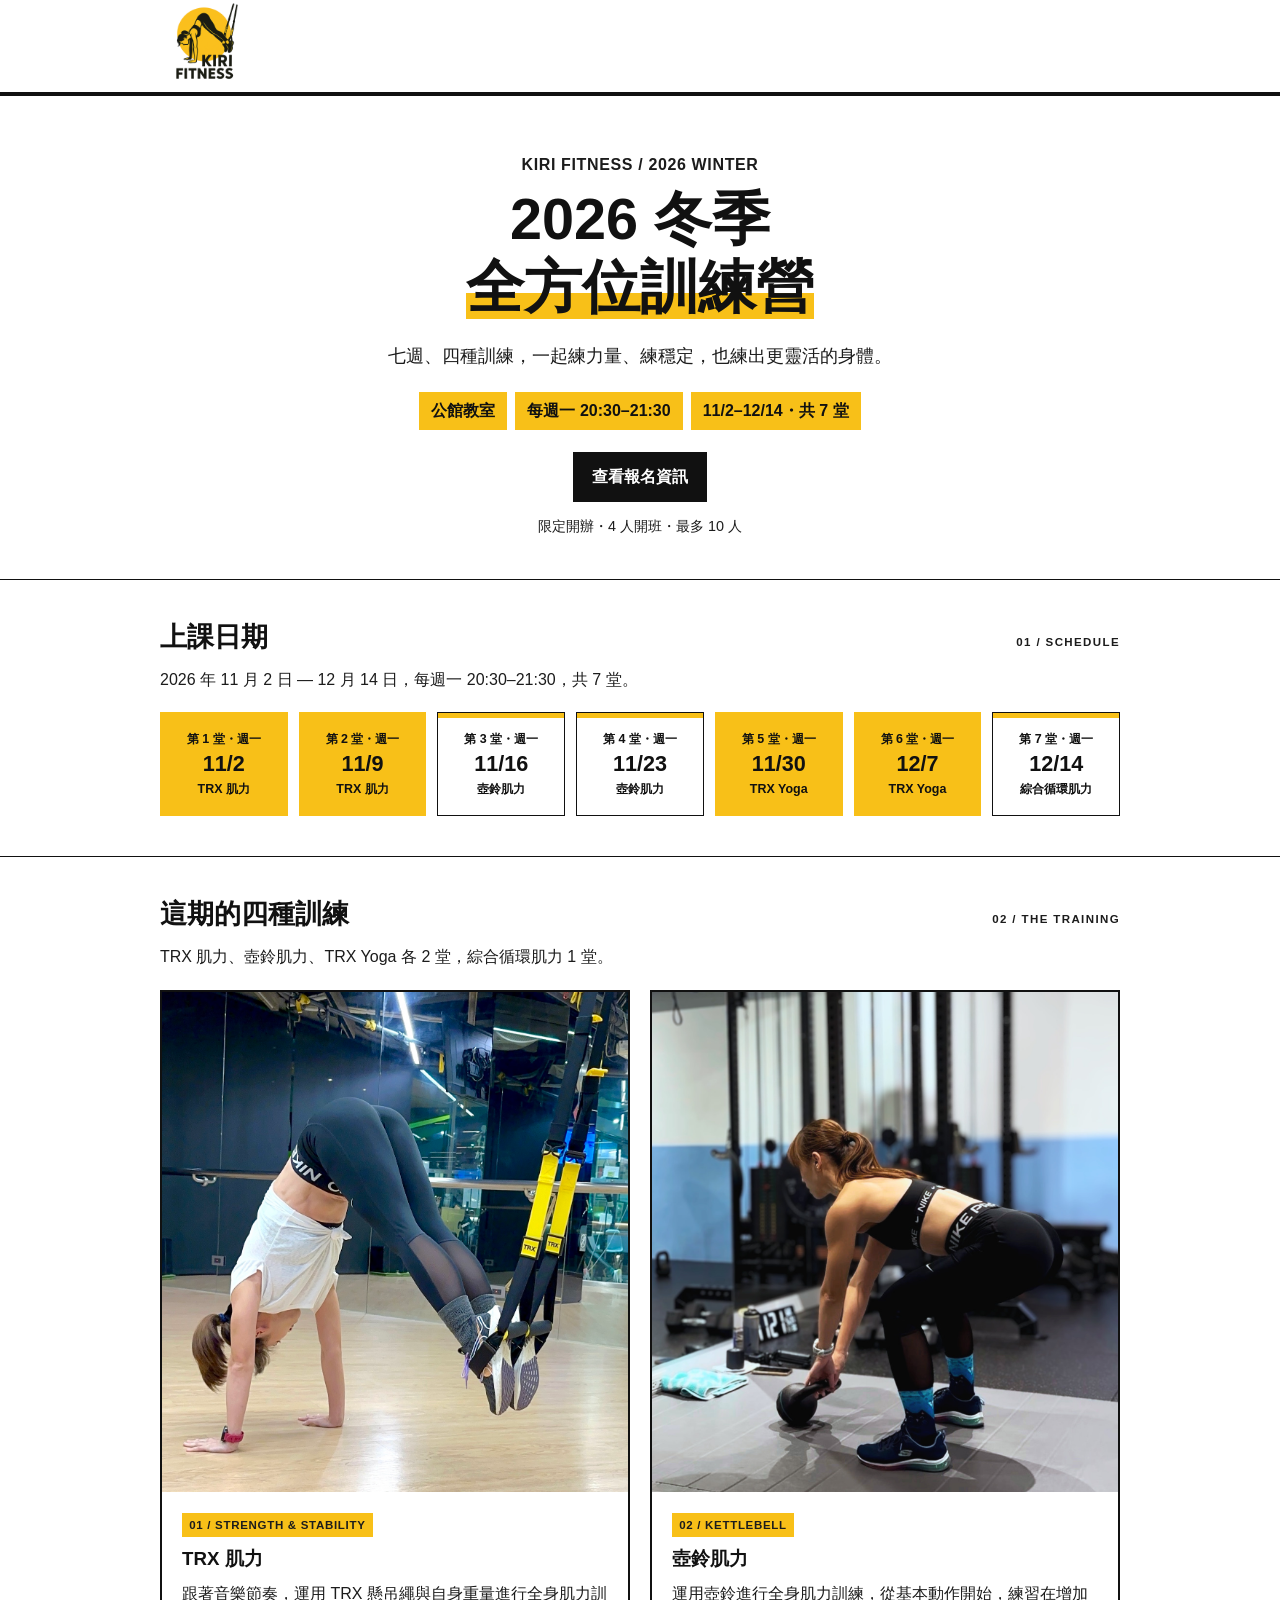
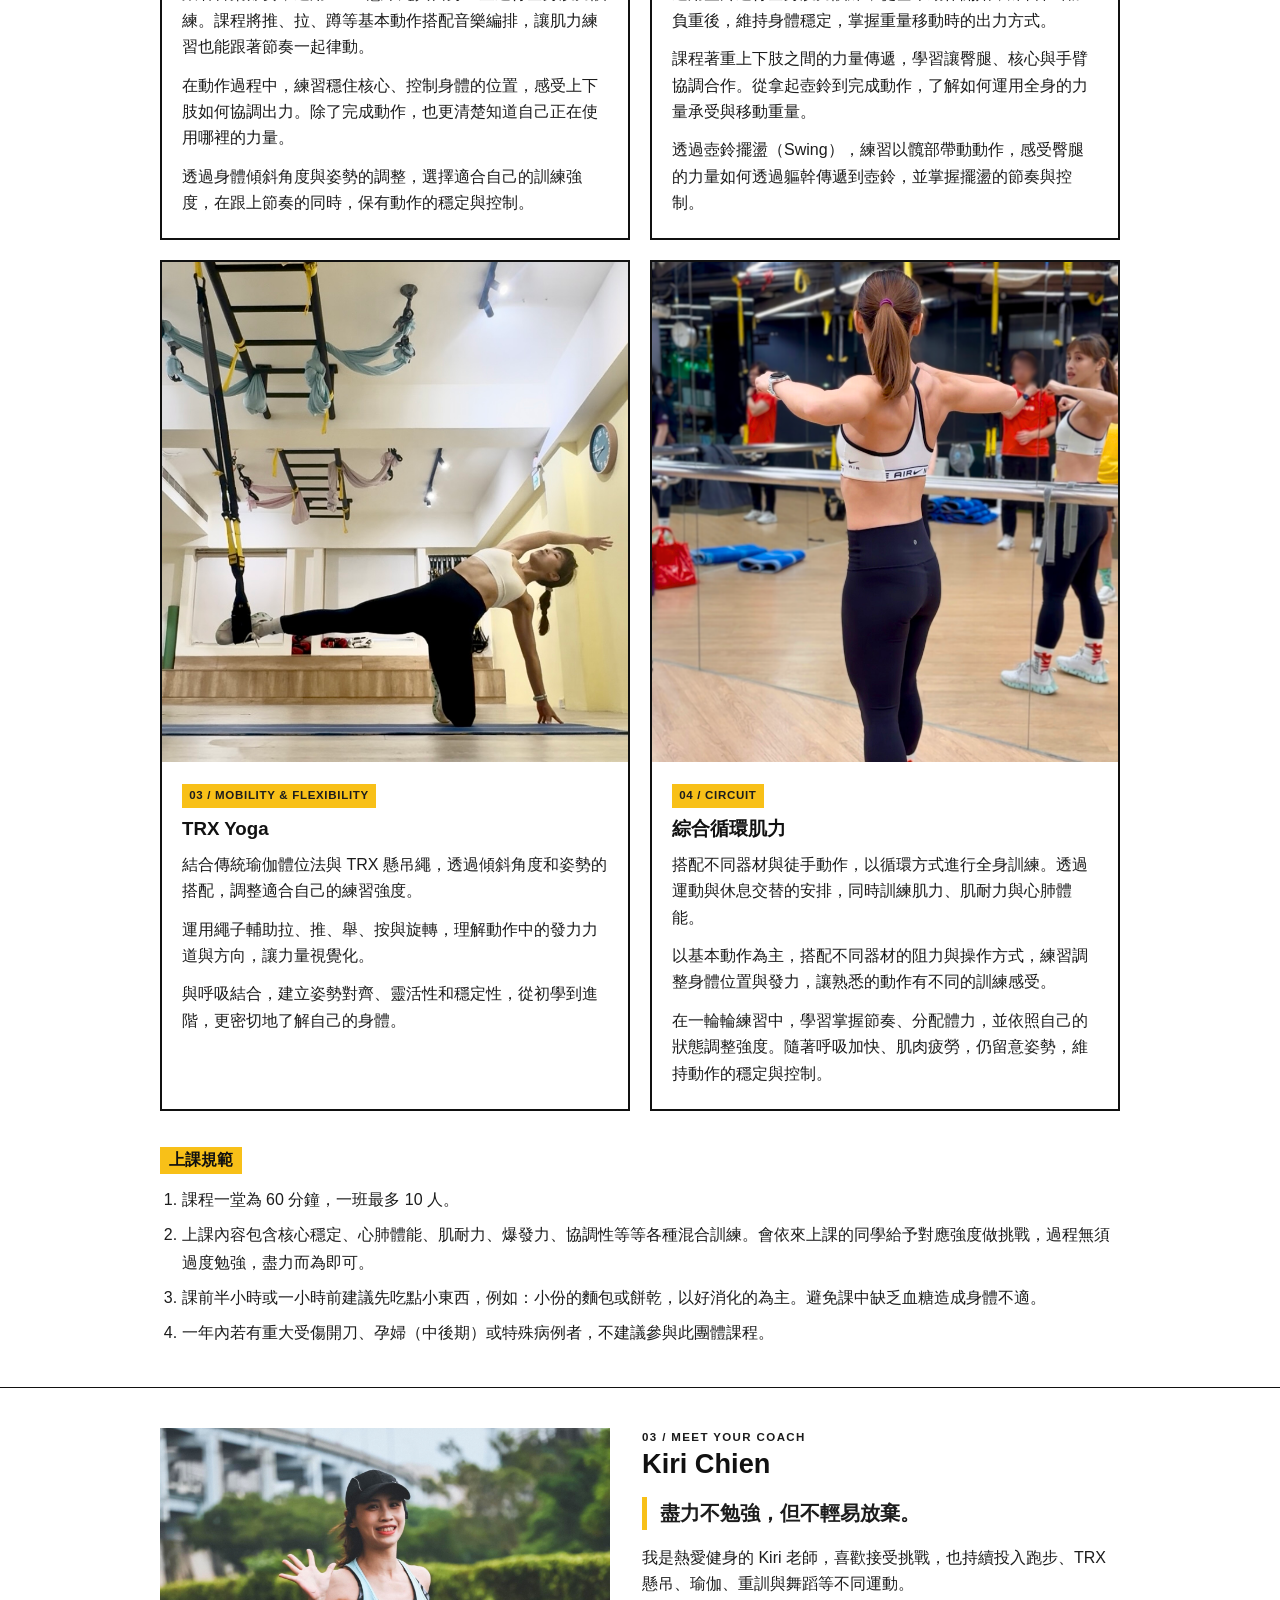
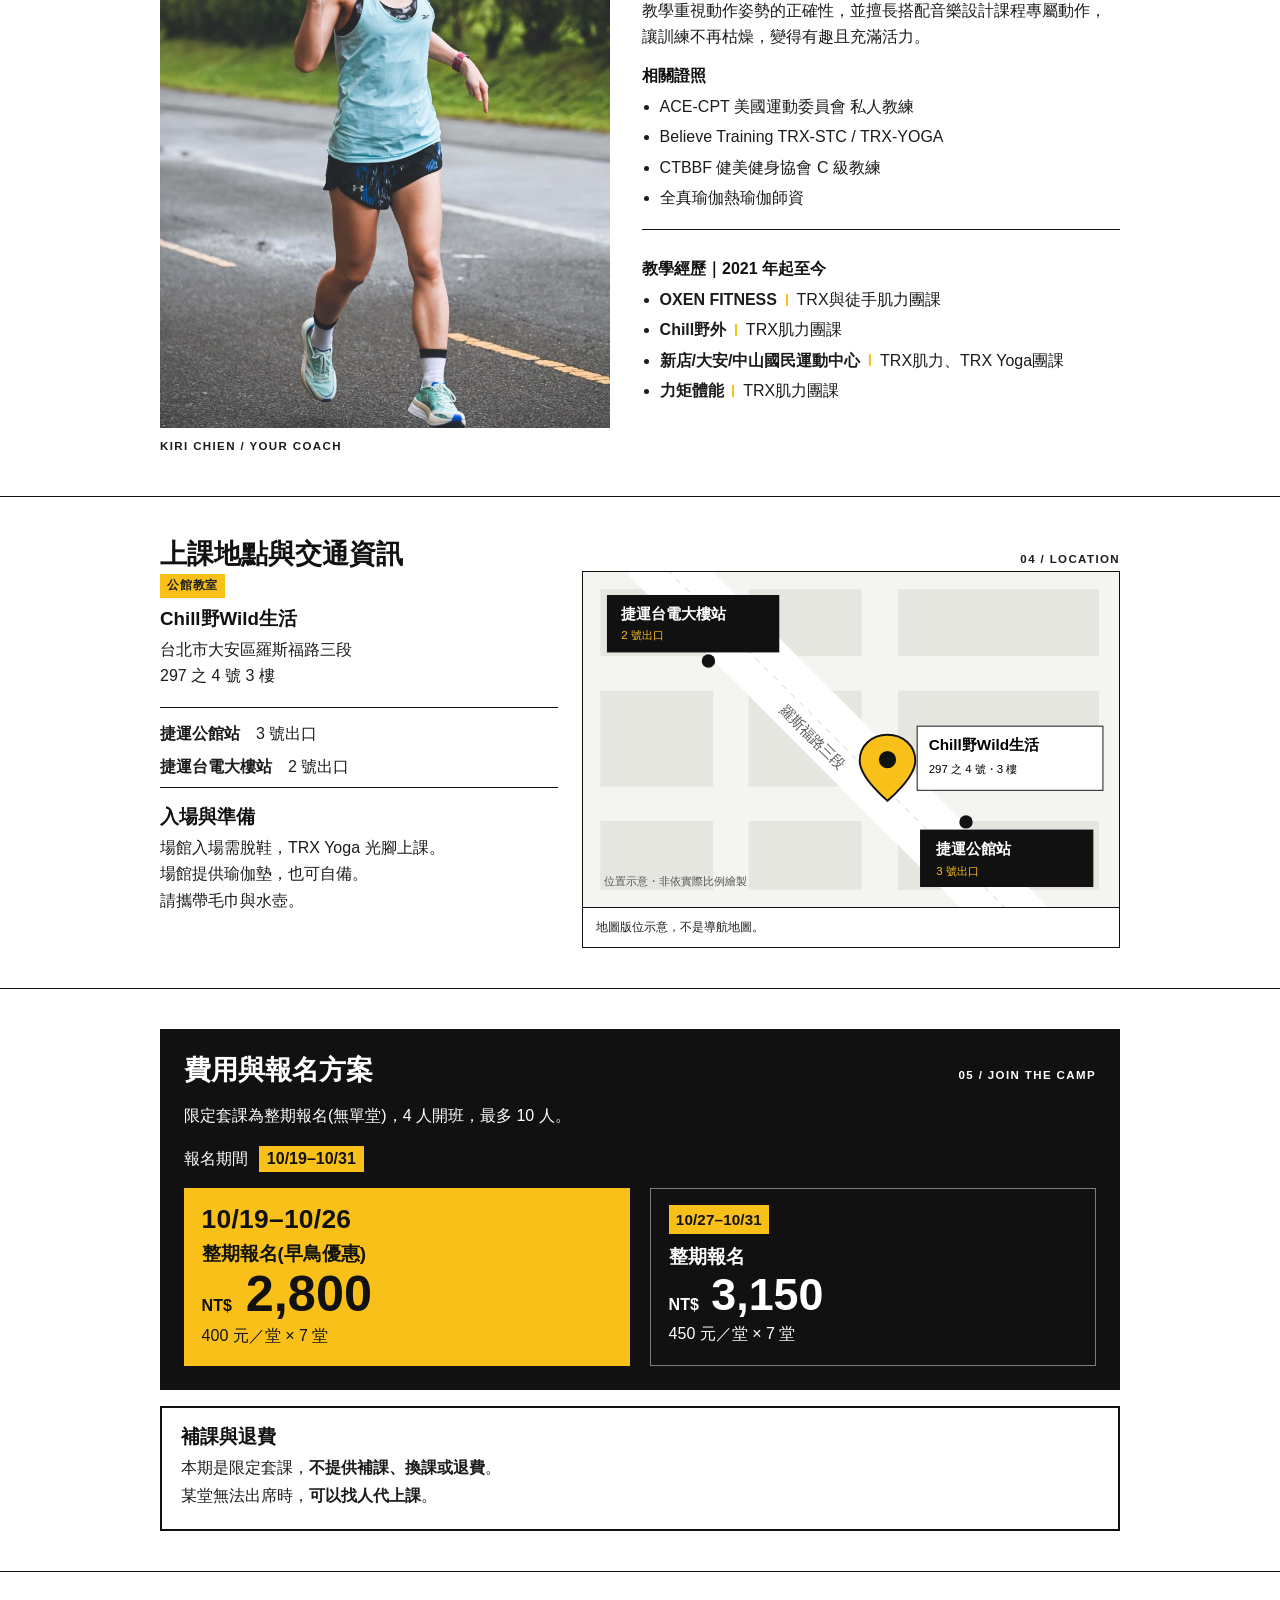
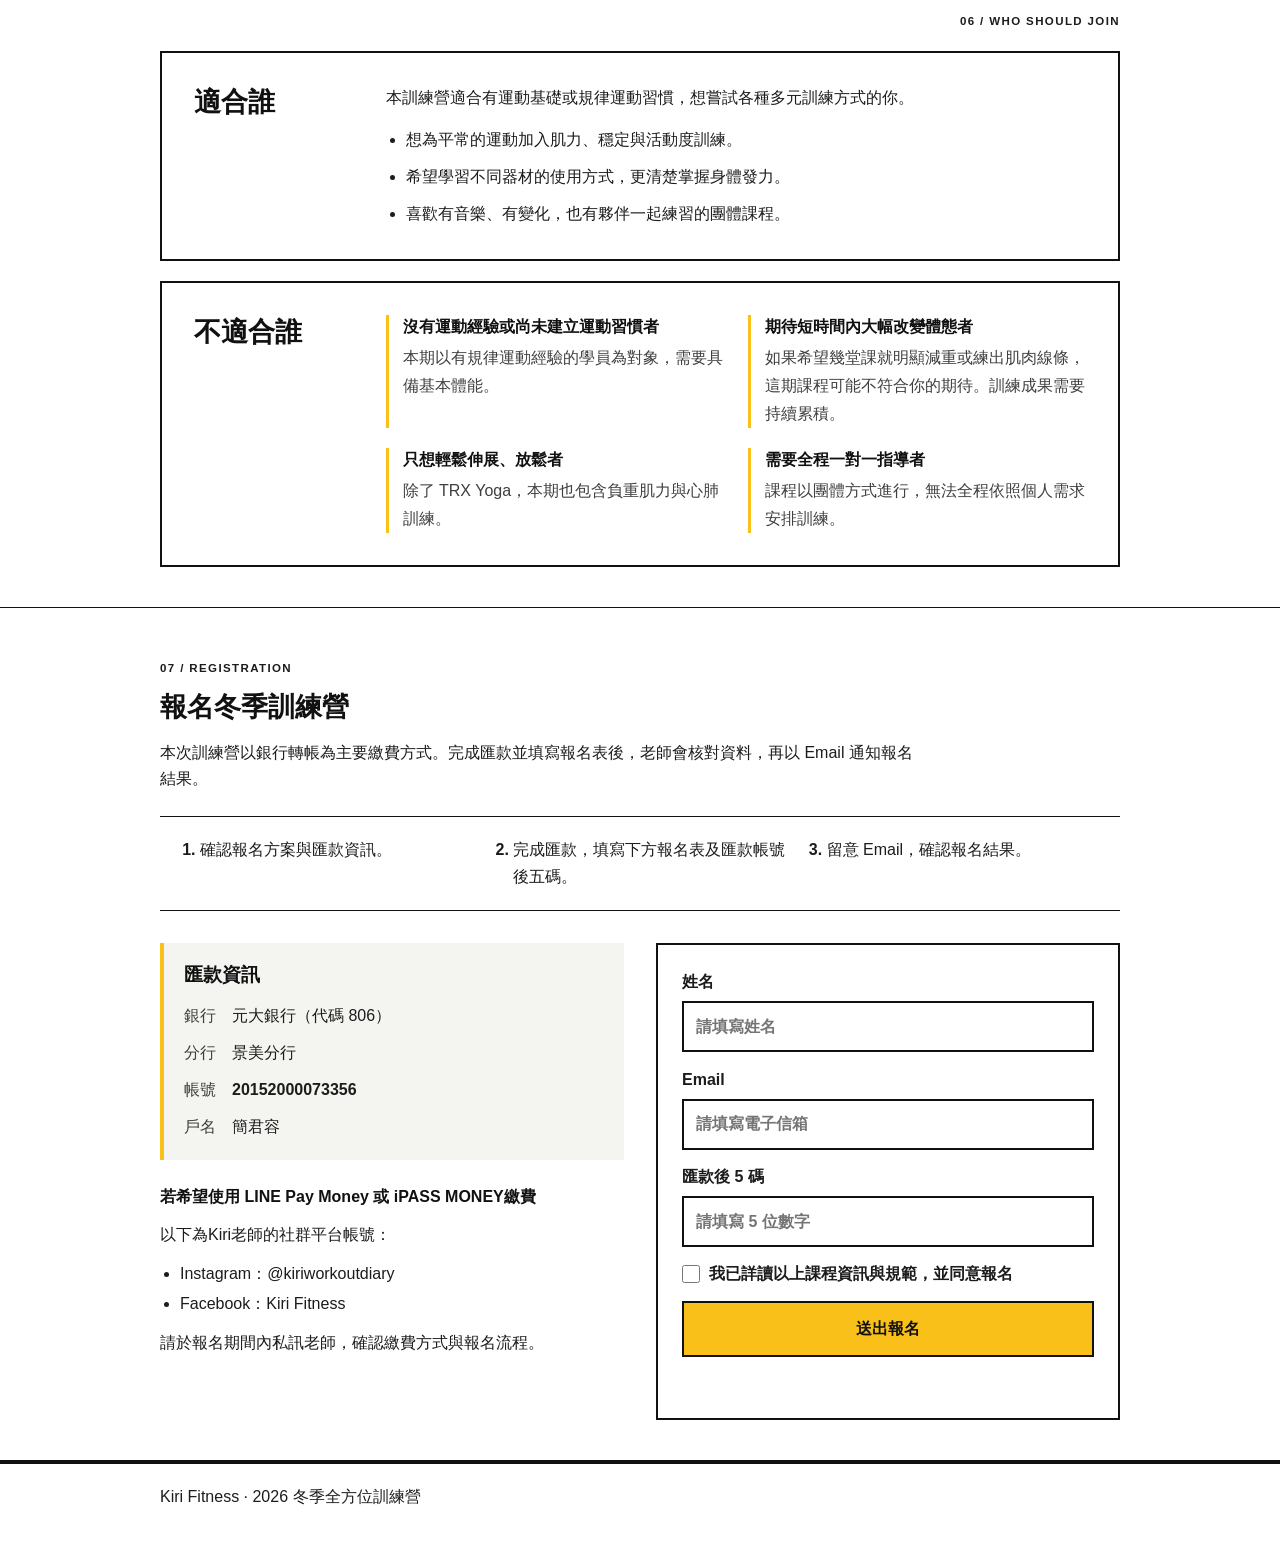
==== index.html @ f006daf5 "更新報名繳費方式與匯款資訊" ====
<!DOCTYPE html>
<html lang="zh-Hant">
  <head>
    <meta charset="utf-8" />
    <meta name="viewport" content="width=device-width, initial-scale=1" />
    <title>2026 冬季全方位訓練營｜Kiri Fitness</title>
    <link rel="stylesheet" href="css/camp.css" />
  </head>
  <body>
    <header class="site-header">
      <div class="wrap">
        <img class="logo" src="KiriFitnessLogo_20250401(whitebg).png" alt="Kiri Fitness" />
      </div>
    </header>

    <main>
      <section class="hero">
        <div class="wrap hero-grid">
          <p class="kicker">KIRI FITNESS / 2026 WINTER</p>
          <h1>2026 冬季<br /><em>全方位訓練營</em></h1>
          <p class="lead">
            七週、四種訓練，一起練力量、練穩定，也練出更靈活的身體。
          </p>
          <ul class="meta">
            <li>公館教室</li>
            <li>每週一 20:30–21:30</li>
            <li>11/2–12/14・共 7 堂</li>
          </ul>
          <a class="cta" href="#signup">查看報名資訊</a>
          <p class="hero-note">限定開辦・4 人開班・最多 10 人</p>
        </div>
      </section>

      <section class="section" id="dates">
        <div class="wrap">
          <div class="section-heading">
            <h2>上課日期</h2>
            <span class="eyebrow">01 / SCHEDULE</span>
          </div>
          <p class="section-subtitle">2026 年 11 月 2 日 — 12 月 14 日，每週一 20:30–21:30，共 7 堂。</p>
          <ol class="dates">
            <li>
              <small>第 1 堂・週一</small>
              <strong><time datetime="2026-11-02">11/2</time></strong>
              <span>TRX 肌力</span>
            </li>
            <li>
              <small>第 2 堂・週一</small>
              <strong><time datetime="2026-11-09">11/9</time></strong>
              <span>TRX 肌力</span>
            </li>
            <li>
              <small>第 3 堂・週一</small>
              <strong><time datetime="2026-11-16">11/16</time></strong>
              <span>壺鈴肌力</span>
            </li>
            <li>
              <small>第 4 堂・週一</small>
              <strong><time datetime="2026-11-23">11/23</time></strong>
              <span>壺鈴肌力</span>
            </li>
            <li>
              <small>第 5 堂・週一</small>
              <strong><time datetime="2026-11-30">11/30</time></strong>
              <span>TRX Yoga</span>
            </li>
            <li>
              <small>第 6 堂・週一</small>
              <strong><time datetime="2026-12-07">12/7</time></strong>
              <span>TRX Yoga</span>
            </li>
            <li>
              <small>第 7 堂・週一</small>
              <strong><time datetime="2026-12-14">12/14</time></strong>
              <span>綜合循環肌力</span>
            </li>
          </ol>
        </div>
      </section>

      <section class="section" id="types">
        <div class="wrap">
          <div class="section-heading">
            <h2>這期的四種訓練</h2>
            <span class="eyebrow">02 / THE TRAINING</span>
          </div>
          <p class="section-subtitle">TRX 肌力、壺鈴肌力、TRX Yoga 各 2 堂，綜合循環肌力 1 堂。</p>
          <div class="type-grid">
            <article class="type-card">
              <figure class="photo-frame trx">
                <img src="Photos/TRX/IMG_6899_pike.jpg" alt="Kiri 做 TRX 肌力示範" />
              </figure>
              <div class="card-copy">
                <span class="course-number">01 / STRENGTH & STABILITY </span>
                <h3>TRX 肌力</h3>
                <p>跟著音樂節奏，運用 TRX 懸吊繩與自身重量進行全身肌力訓練。課程將推、拉、蹲等基本動作搭配音樂編排，讓肌力練習也能跟著節奏一起律動。</p>
                <p>在動作過程中，練習穩住核心、控制身體的位置，感受上下肢如何協調出力。除了完成動作，也更清楚知道自己正在使用哪裡的力量。</p>
                <p>透過身體傾斜角度與姿勢的調整，選擇適合自己的訓練強度，在跟上節奏的同時，保有動作的穩定與控制。</p>
              </div>
            </article>

            <article class="type-card">
              <figure class="photo-frame kb">
                <img src="Photos/Kettlebell/IMG_3122.png" alt="Kiri 做壺鈴肌力示範" />
              </figure>
              <div class="card-copy">
                <span class="course-number">02 / KETTLEBELL</span>
                <h3>壺鈴肌力</h3>
                <p>運用壺鈴進行全身肌力訓練，從基本動作開始，練習在增加負重後，維持身體穩定，掌握重量移動時的出力方式。</p>
                <p>課程著重上下肢之間的力量傳遞，學習讓臀腿、核心與手臂協調合作。從拿起壺鈴到完成動作，了解如何運用全身的力量承受與移動重量。</p>
                <p>透過壺鈴擺盪（Swing），練習以髖部帶動動作，感受臀腿的力量如何透過軀幹傳遞到壺鈴，並掌握擺盪的節奏與控制。</p>
              </div>
            </article>

            <article class="type-card">
              <figure class="photo-frame yoga">
                <img src="Photos/TRX Yoga/IMG_0281.jpg" alt="Kiri 做 TRX Yoga 示範" />
              </figure>
              <div class="card-copy">
                <span class="course-number">03 / MOBILITY & FLEXIBILITY </span>
                <h3>TRX Yoga</h3>
                <p>結合傳統瑜伽體位法與 TRX 懸吊繩，透過傾斜角度和姿勢的搭配，調整適合自己的練習強度。</p>
                <p>運用繩子輔助拉、推、舉、按與旋轉，理解動作中的發力力道與方向，讓力量視覺化。</p>
                <p>與呼吸結合，建立姿勢對齊、靈活性和穩定性，從初學到進階，更密切地了解自己的身體。</p>
              </div>
            </article>

            <article class="type-card">
              <figure class="photo-frame body">
                <img src="Photos/Others/IMG_9802_fix.png" alt="Kiri 做綜合循環肌力示範" />
              </figure>
              <div class="card-copy">
                <span class="course-number">04 / CIRCUIT</span>
                <h3>綜合循環肌力</h3>
                <p>搭配不同器材與徒手動作，以循環方式進行全身訓練。透過運動與休息交替的安排，同時訓練肌力、肌耐力與心肺體能。</p>
                <p>以基本動作為主，搭配不同器材的阻力與操作方式，練習調整身體位置與發力，讓熟悉的動作有不同的訓練感受。</p>
                <p>在一輪輪練習中，學習掌握節奏、分配體力，並依照自己的狀態調整強度。隨著呼吸加快、肌肉疲勞，仍留意姿勢，維持動作的穩定與控制。</p>
              </div>
            </article>
          </div>
          <div class="class-rules">
            <h3>上課規範</h3>
            <ol>
              <li>課程一堂為 60 分鐘，一班最多 10 人。</li>
              <li>上課內容包含核心穩定、心肺體能、肌耐力、爆發力、協調性等等各種混合訓練。會依來上課的同學給予對應強度做挑戰，過程無須過度勉強，盡力而為即可。</li>
              <li>課前半小時或一小時前建議先吃點小東西，例如：小份的麵包或餅乾，以好消化的為主。避免課中缺乏血糖造成身體不適。</li>
              <li>一年內若有重大受傷開刀、孕婦（中後期）或特殊病例者，不建議參與此團體課程。</li>
            </ol>
          </div>
        </div>
      </section>

      <section class="section" id="teacher">
        <div class="wrap teacher">
          <figure>
            <img src="Photos/Portrait/IMG_6720.png" alt="簡君容 Kiri Chien" />
            <figcaption>KIRI CHIEN / YOUR COACH</figcaption>
          </figure>
          <div>
            <p class="eyebrow">03 / MEET YOUR COACH</p>
            <h2>Kiri Chien</h2>
            <blockquote>盡力不勉強，但不輕易放棄。</blockquote>
            <p>我是熱愛健身的 Kiri 老師，喜歡接受挑戰，也持續投入跑步、TRX 懸吊、瑜伽、重訓與舞蹈等不同運動。</p>
            <p>教學重視動作姿勢的正確性，並擅長搭配音樂設計課程專屬動作，讓訓練不再枯燥，變得有趣且充滿活力。</p>
            <h3>相關證照</h3>
            <ul class="credentials">
              <li>ACE-CPT 美國運動委員會 私人教練</li>
              <li>Believe Training TRX-STC / TRX-YOGA</li>
              <li>CTBBF 健美健身協會 C 級教練</li>
              <li>全真瑜伽熱瑜伽師資</li>
            </ul>
            <div class="teacher-experience">
              <h3>教學經歷｜2021 年起至今</h3>
              <ul class="credentials experience">
                <li><span class="venue">OXEN FITNESS</span><span class="taught">TRX與徒手肌力團課</span></li>
                <li><span class="venue">Chill野外</span><span class="taught">TRX肌力團課</span></li>
                <li><span class="venue">新店/大安/中山國民運動中心</span><span class="taught">TRX肌力、TRX Yoga團課</span></li>
                <li><span class="venue">力矩體能</span><span class="taught">TRX肌力團課</span></li>
              </ul>
            </div>
          </div>
        </div>
      </section>

      <section class="section" id="location">
        <div class="wrap">
          <div class="section-heading">
            <h2>上課地點與交通資訊</h2>
            <span class="eyebrow">04 / LOCATION</span>
          </div>
          <div class="location-grid">
            <div>
              <span class="course-number">公館教室</span>
              <h3>Chill野Wild生活</h3>
              <p>台北市大安區羅斯福路三段<br />297 之 4 號 3 樓</p>
              <div class="transit">
                <p><b>捷運公館站</b>　3 號出口</p>
                <p><b>捷運台電大樓站</b>　2 號出口</p>
              </div>
              <h3>入場與準備</h3>
              <p>場館入場需脫鞋，TRX Yoga 光腳上課。<br />場館提供瑜伽墊，也可自備。<br />請攜帶毛巾與水壺。</p>
            </div>
            <figure class="map-panel">
              <svg role="img" aria-label="教室與捷運站位置示意，非導航地圖" viewBox="0 0 560 350" xmlns="http://www.w3.org/2000/svg">
                <rect width="560" height="350" fill="#f4f4f1" />
                <g fill="#e6e6e1">
                  <rect x="18" y="18" width="118" height="70" />
                  <rect x="173" y="18" width="118" height="70" />
                  <rect x="329" y="18" width="210" height="70" />
                  <rect x="18" y="124" width="118" height="100" />
                  <rect x="173" y="124" width="118" height="100" />
                  <rect x="329" y="124" width="210" height="100" />
                  <rect x="18" y="260" width="118" height="72" />
                  <rect x="173" y="260" width="118" height="72" />
                  <rect x="329" y="260" width="210" height="72" />
                </g>
                <path d="M70 -20L465 375" stroke="white" stroke-width="65" />
                <path d="M70 -20L465 375" stroke="#d3d3ca" stroke-width="1" stroke-dasharray="6 7" />
                <text transform="translate(205 145) rotate(45)" font-size="15" fill="#555">羅斯福路三段</text>
                <g font-family="PingFang TC, sans-serif">
                  <rect x="25" y="24" width="180" height="60" fill="#111" />
                  <text x="40" y="49" font-size="16" fill="white" font-weight="700">捷運台電大樓站</text>
                  <text x="40" y="70" font-size="12" fill="#f8c018">2 號出口</text>
                  <circle cx="131" cy="93" r="7" fill="#111" />
                  <rect x="352" y="269" width="181" height="60" fill="#111" />
                  <text x="369" y="295" font-size="16" fill="white" font-weight="700">捷運公館站</text>
                  <text x="369" y="316" font-size="12" fill="#f8c018">3 號出口</text>
                  <circle cx="400" cy="261" r="7" fill="#111" />
                  <path d="M318 170C301 170 289 182 289 197C289 215 318 239 318 239S347 215 347 197C347 182 335 170 318 170Z" fill="#f8c018" stroke="#111" stroke-width="2" />
                  <circle cx="318" cy="196" r="9" fill="#111" />
                  <rect x="349" y="161" width="194" height="67" fill="white" stroke="#111" />
                  <text x="361" y="186" font-size="16" font-weight="700">Chill野Wild生活</text>
                  <text x="361" y="210" font-size="12">297 之 4 號・3 樓</text>
                  <text x="22" y="327" font-size="11" fill="#555">位置示意・非依實際比例繪製</text>
                </g>
              </svg>
              <figcaption>地圖版位示意，不是導航地圖。</figcaption>
            </figure>
          </div>
        </div>
      </section>

      <section class="section" id="price">
        <div class="wrap price-banner">
          <div class="section-heading">
            <h2>費用與報名方案</h2>
            <span class="eyebrow">05 / JOIN THE CAMP</span>
          </div>
          <p>限定套課為整期報名(無單堂)，4 人開班，最多 10 人。</p>
          <p class="signup-window">報名期間 <span class="date-mark"><time datetime="2026-10-19">10/19</time>–<time datetime="2026-10-31">10/31</time></span></p>
          <div class="price-grid">
            <article class="price-card price-card-early">
              <p class="price-when"><time datetime="2026-10-19">10/19</time>–<time datetime="2026-10-26">10/26</time></p>
              <h3>整期報名(早鳥優惠)</h3>
              <p class="amount"><small>NT$</small> 2,800</p>
              <p>400 元／堂 × 7 堂</p>
            </article>
            <article class="price-card price-card-regular">
              <p class="price-when"><time datetime="2026-10-27">10/27</time>–<time datetime="2026-10-31">10/31</time></p>
              <h3>整期報名</h3>
              <p class="amount"><small>NT$</small> 3,150</p>
              <p>450 元／堂 × 7 堂</p>
            </article>
          </div>
        </div>
        <div class="wrap policy">
          <h3>補課與退費</h3>
          <p>本期是限定套課，<strong>不提供補課、換課或退費</strong>。<br />某堂無法出席時，<strong>可以找人代上課</strong>。</p>
        </div>
      </section>

      <section class="section" id="fit">
        <div class="wrap">
          <div class="fit-heading">
            <span class="eyebrow">06 / WHO SHOULD JOIN</span>
          </div>
        </div>
        <div class="wrap fit-grid">
          <article class="panel">
            <h2>適合誰</h2>
            <div class="fit-copy">
              <p>本訓練營適合有運動基礎或規律運動習慣，想嘗試各種多元訓練方式的你。</p>
              <ul>
                <li>想為平常的運動加入肌力、穩定與活動度訓練。</li>
                <li>希望學習不同器材的使用方式，更清楚掌握身體發力。</li>
                <li>喜歡有音樂、有變化，也有夥伴一起練習的團體課程。</li>
              </ul>
            </div>
          </article>
          <article class="panel">
            <h2>不適合誰</h2>
            <div class="fit-copy">
              <ul class="fit-considerations">
                <li>
                  <strong>沒有運動經驗或尚未建立運動習慣者</strong>
                  <span>本期以有規律運動經驗的學員為對象，需要具備基本體能。</span>
                </li>
                <li>
                  <strong>期待短時間內大幅改變體態者</strong>
                  <span>如果希望幾堂課就明顯減重或練出肌肉線條，這期課程可能不符合你的期待。訓練成果需要持續累積。</span>
                </li>
                <li>
                  <strong>只想輕鬆伸展、放鬆者</strong>
                  <span>除了 TRX Yoga，本期也包含負重肌力與心肺訓練。</span>
                </li>
                <li>
                  <strong>需要全程一對一指導者</strong>
                  <span>課程以團體方式進行，無法全程依照個人需求安排訓練。</span>
                </li>
              </ul>
            </div>
          </article>
        </div>
      </section>

      <section class="section" id="signup">
        <div class="wrap">
          <div class="signup-copy">
            <p class="eyebrow">07 / REGISTRATION</p>
            <h2>報名冬季訓練營</h2>
            <p>本次訓練營以銀行轉帳為主要繳費方式。完成匯款並填寫報名表後，老師會核對資料，再以 Email 通知報名結果。</p>
            <ol class="steps">
              <li>確認報名方案與匯款資訊。</li>
              <li>完成匯款，填寫下方報名表及匯款帳號後五碼。</li>
              <li>留意 Email，確認報名結果。</li>
            </ol>
          </div>
          <div class="signup-layout">
            <div class="payment-info">
              <section class="bank-details" aria-labelledby="bank-heading">
                <h3 id="bank-heading">匯款資訊</h3>
                <dl>
                  <dt>銀行</dt>
                  <dd>元大銀行（代碼 806）</dd>
                  <dt>分行</dt>
                  <dd>景美分行</dd>
                  <dt>帳號</dt>
                  <dd class="bank-account">20152000073356</dd>
                  <dt>戶名</dt>
                  <dd>簡君容</dd>
                </dl>
              </section>
              <section class="payment-contact" aria-labelledby="payment-contact-heading">
                <h3 id="payment-contact-heading">若希望使用 LINE Pay Money 或 iPASS MONEY繳費</h3>
                <p>以下為Kiri老師的社群平台帳號：</p>
                <ul>
                  <li>Instagram：@kiriworkoutdiary</li>
                  <li>Facebook：Kiri Fitness</li>
                </ul>
                <p>請於報名期間內私訊老師，確認繳費方式與報名流程。</p>
              </section>
            </div>
            <form class="form-card" id="signup-form" novalidate>
              <label class="hp-field" aria-hidden="true">
                網站
                <input name="website" type="text" tabindex="-1" autocomplete="off" />
              </label>
              <label>
                姓名
                <input name="name" type="text" placeholder="請填寫姓名" autocomplete="name" disabled required />
              </label>
              <label>
                Email
                <input name="email" type="email" placeholder="請填寫電子信箱" autocomplete="email" disabled required />
              </label>
              <label>
                匯款後 5 碼
                <input
                  name="transfer-last5"
                  type="text"
                  inputmode="numeric"
                  pattern="[0-9]{5}"
                  maxlength="5"
                  placeholder="請填寫 5 位數字"
                  autocomplete="off"
                  disabled
                  required
                />
              </label>
              <label class="agree-field">
                <input name="agreed" type="checkbox" value="yes" disabled required />
                <span>我已詳讀以上課程資訊與規範，並同意報名</span>
              </label>
              <button type="submit" disabled>送出報名</button>
              <p class="form-status" role="status" aria-live="polite"></p>
              <p class="note" data-connect-note>表單尚未連接 Google 試算表。</p>
            </form>
          </div>
        </div>
      </section>
    </main>

    <footer class="site-footer">
      <div class="wrap">
        <p>Kiri Fitness · 2026 冬季全方位訓練營</p>
      </div>
    </footer>
    <script src="js/signup-config.js"></script>
    <script src="js/signup.js"></script>
  </body>
</html>
---- css/camp.css ----
/* Winter camp landing page. Palette comes from the Kiri Fitness logo: white, yellow, black. */

:root {
  --white: #ffffff;
  --yellow: #f8c018;
  --black: #111111;
  --ink: #1c1c1c;
  --line: #111111;
  --muted: #3f3f3f;
  --space: 1.25rem;
  --max: 960px;
}

* {
  box-sizing: border-box;
}

html {
  scroll-behavior: smooth;
}

body {
  margin: 0;
  background: var(--white);
  color: var(--ink);
  font-family: "PingFang TC", "Noto Sans TC", "Heiti TC", sans-serif;
  line-height: 1.65;
}

img {
  max-width: 100%;
  height: auto;
}

a {
  color: inherit;
}

.wrap {
  width: min(var(--max), calc(100% - 2rem));
  margin-inline: auto;
}

.site-header {
  border-bottom: 4px solid var(--black);
}

.site-header .wrap {
  display: flex;
  align-items: center;
  min-height: 88px;
}

.logo {
  width: 92px;
  height: auto;
}

.hero {
  padding: 3rem 0 2rem;
}

.hero-grid,
.split,
.price-grid,
.fit-grid,
.type-grid {
  display: grid;
  gap: 1.25rem;
}

.kicker {
  margin: 0 0 0.5rem;
  font-weight: 700;
  letter-spacing: 0.04em;
}

h1,
h2,
h3 {
  margin: 0;
  color: var(--black);
  line-height: 1.25;
}

h1 {
  font-size: clamp(2rem, 5vw, 3.25rem);
}

h2 {
  font-size: 1.7rem;
  margin-bottom: 1rem;
}

.lead {
  font-size: 1.125rem;
}

.meta {
  display: flex;
  flex-wrap: wrap;
  gap: 0.5rem;
  margin: 1.25rem 0 0;
  padding: 0;
  list-style: none;
}

.meta li {
  background: var(--yellow);
  color: var(--black);
  font-weight: 700;
  padding: 0.35rem 0.75rem;
}

.section {
  padding: 2.5rem 0;
  border-top: 1px solid var(--black);
}

.dates {
  display: grid;
  grid-template-columns: repeat(4, minmax(0, 1fr));
  gap: 0.75rem;
  margin: 0;
  padding: 0;
  list-style: none;
}

.dates li {
  aspect-ratio: 1;
  display: grid;
  place-items: center;
  background: var(--yellow);
  color: var(--black);
  font-weight: 800;
  font-size: 1.15rem;
}

.photo-slot {
  margin: 0;
  min-height: 220px;
  border: 2px dashed var(--black);
  background:
    linear-gradient(135deg, var(--yellow) 0 18px, transparent 18px) top left / 100% 100% no-repeat,
    var(--white);
  display: grid;
  place-items: end start;
  padding: 0.75rem;
}

.photo-slot span,
.note {
  color: var(--muted);
  font-size: 0.95rem;
}

.type-grid {
  grid-template-columns: repeat(2, minmax(0, 1fr));
}

.type-card,
.panel,
.form-card {
  border: 2px solid var(--black);
  background: var(--white);
  padding: 1rem;
}

.type-card h3 {
  margin: 0.75rem 0 0.35rem;
}

.type-card p,
.panel p,
.teacher p {
  margin: 0;
}

.price-banner {
  background: var(--black);
  color: var(--white);
  padding: 1.5rem;
}

.price-banner h2,
.price-banner p {
  color: var(--white);
}

.price-grid {
  margin-top: 1rem;
  align-items: stretch;
}

.price-card {
  background: var(--yellow);
  color: var(--black);
  padding: 1rem 1.1rem;
}

.price-card h3,
.price-card p {
  color: var(--black);
}

.price-card p {
  margin: 0.25rem 0 0;
}

.signup-window {
  margin: 0.9rem 0 0;
}

.date-mark {
  display: inline-block;
  margin-left: 0.4rem;
  background: var(--yellow);
  color: var(--black);
  font-weight: 800;
  line-height: 1.4;
  padding: 0.12rem 0.5rem;
}

.price-when {
  font-weight: 800;
  letter-spacing: 0.01em;
}

.price-card-early .price-when {
  display: block;
  margin: 0 0 0.45rem;
  padding: 0;
  background: transparent;
  color: var(--black);
  font-size: 1.65rem;
  line-height: 1.15;
  text-align: left;
}

.price-card-early .amount {
  font-size: clamp(2.35rem, 4.6vw, 3.15rem);
}

.price-card-regular {
  background: transparent;
  border: 1px solid rgba(255, 255, 255, 0.45);
}

.price-card-regular h3,
.price-card-regular p {
  color: var(--white);
}

.price-card-regular .price-when {
  display: inline-block;
  margin: 0 0 0.7rem;
  background: var(--yellow);
  color: var(--black);
  font-size: 0.95rem;
  padding: 0.12rem 0.45rem;
}

.amount {
  font-size: clamp(2rem, 4vw, 2.8rem);
  font-weight: 800;
  line-height: 1;
}

.policy {
  margin-top: 1rem;
  border: 2px solid var(--black);
  background: var(--white);
  color: var(--ink);
  padding: 1.05rem 1.2rem 1.15rem;
}

.policy h3 {
  margin-bottom: 0.4rem;
}

.policy p {
  margin: 0;
  line-height: 1.75;
  color: var(--ink);
}

.policy strong {
  white-space: nowrap;
}

.fit-heading {
  display: flex;
  justify-content: flex-end;
  margin-bottom: 1.25rem;
}

.fit-grid .panel {
  display: grid;
  gap: 1rem 2rem;
  padding: clamp(1.25rem, 3vw, 2rem);
}

.fit-grid h2 {
  margin-bottom: 0;
}

.fit-copy {
  min-width: 0;
}

.fit-copy ul {
  margin: 1rem 0 0;
  padding-left: 1.25rem;
}

.fit-copy li + li {
  margin-top: 0.65rem;
}

.fit-copy .fit-considerations {
  display: grid;
  gap: 1.25rem 1.5rem;
  margin: 0;
  padding: 0;
  list-style: none;
}

.fit-considerations li {
  padding-left: 0.85rem;
  border-left: 3px solid var(--yellow);
}

.fit-considerations li + li {
  margin-top: 0;
}

.fit-considerations strong {
  display: block;
  margin-bottom: 0.35rem;
  font-weight: 800;
  line-height: 1.45;
  color: var(--black);
}

.fit-considerations span {
  display: block;
  font-weight: 400;
  line-height: 1.75;
  color: var(--muted);
}

.teacher {
  display: grid;
  gap: 1rem;
}

.form-card {
  position: relative;
  display: grid;
  gap: 0.9rem;
}

label {
  display: grid;
  gap: 0.35rem;
  font-weight: 700;
}

.agree-field {
  display: flex;
  align-items: flex-start;
  gap: 0.55rem;
  font-weight: 700;
  line-height: 1.55;
}

.agree-field input {
  width: 1.15rem;
  height: 1.15rem;
  margin: 0.2rem 0 0;
  padding: 0;
  flex: none;
  accent-color: var(--black);
}

input {
  border: 2px solid var(--black);
  background: var(--white);
  color: var(--black);
  font: inherit;
  padding: 0.65rem 0.75rem;
}

button {
  border: 2px solid var(--black);
  background: var(--yellow);
  color: var(--black);
  font: inherit;
  font-weight: 800;
  padding: 0.8rem 1rem;
  cursor: pointer;
}

button:hover {
  background: var(--black);
  color: var(--yellow);
}

.form-status {
  min-height: 1.4em;
  margin: 0;
  font-weight: 700;
}

.form-status[data-state='pending'] {
  color: var(--muted);
}

.form-status[data-state='success'] {
  color: var(--black);
}

.form-status[data-state='error'] {
  color: #8a1f1f;
}

.form-status[data-state='idle'] {
  color: var(--muted);
  font-weight: 400;
}

.hp-field {
  position: absolute;
  left: -10000px;
  width: 1px;
  height: 1px;
  overflow: hidden;
}

.site-footer {
  border-top: 4px solid var(--black);
  padding: 1.25rem 0 2rem;
}

.site-footer p {
  margin: 0;
}

@media (min-width: 800px) {
  .hero-grid,
  .split,
  .teacher {
    grid-template-columns: 1.1fr 0.9fr;
    align-items: center;
  }

  .teacher {
    align-items: stretch;
  }

  .price-grid {
    grid-template-columns: repeat(2, minmax(0, 1fr));
  }

  .fit-grid .panel {
    grid-template-columns: 10rem minmax(0, 1fr);
    align-items: start;
  }

  .fit-considerations {
    grid-template-columns: repeat(2, minmax(0, 1fr));
  }

  .dates {
    grid-template-columns: repeat(7, minmax(0, 1fr));
  }
}

@media (max-width: 560px) {
  .dates,
  .type-grid {
    grid-template-columns: repeat(2, minmax(0, 1fr));
  }
}

/* First content pass, aligned with Docs/Design/WinterCamp. */

.site-header .wrap {
  justify-content: space-between;
}

.hero {
  padding: 3.5rem 0 2.5rem;
}

.hero-grid {
  display: block;
  text-align: center;
}

.hero h1 {
  font-size: clamp(2.4rem, 6vw, 3.6rem);
  line-height: 1.18;
}

.hero h1 em {
  font-style: normal;
  box-shadow: inset 0 -0.45em var(--yellow);
}

.hero .lead {
  max-width: 40rem;
  margin: 1.25rem auto 0;
}

.hero .meta {
  justify-content: center;
}

.cta {
  display: inline-block;
  margin-top: 1.4rem;
  background: var(--black);
  color: var(--white);
  text-decoration: none;
  padding: 0.75rem 1.2rem;
  font-weight: 700;
}

.hero-note {
  margin: 0.8rem 0 0;
  font-size: 0.9rem;
}

.section-heading {
  display: flex;
  justify-content: space-between;
  align-items: baseline;
  gap: 1rem;
}

.section-heading h2 {
  margin-bottom: 0;
}

.eyebrow {
  font-size: 0.72rem;
  letter-spacing: 0.12em;
  font-weight: 700;
}

.section-subtitle {
  margin: 0.8rem 0 1.2rem;
}

.dates {
  gap: 0.7rem;
}

.dates li {
  aspect-ratio: auto;
  height: auto;
  min-height: 6.5rem;
  display: flex;
  flex-direction: column;
  justify-content: center;
  gap: 0.15rem;
  padding: 0.6rem 0.2rem;
}

.dates small,
.dates span {
  font-weight: 700;
  font-size: 0.78rem;
}

.dates strong {
  font-size: 1.35rem;
  line-height: 1.1;
}

.dates li:nth-child(4n + 3),
.dates li:nth-child(4n + 4) {
  background: var(--white);
  border: 1px solid var(--black);
  box-shadow: inset 0 5px var(--yellow);
}

.type-card {
  padding: 0;
}

.photo-frame {
  margin: 0;
  position: relative;
  height: 500px;
  overflow: hidden;
  background: #f3f3f0;
}

.photo-frame img {
  width: 100%;
  height: 100%;
  object-fit: cover;
  display: block;
}

.photo-frame.trx img {
  object-position: center 59%;
}

.photo-frame.kb img {
  object-position: center 80%;
}

.photo-frame.body img {
  object-position: center 38%;
}

.photo-frame.yoga img {
  object-position: center 100%;
}

.card-copy {
  padding: 1.2rem 1.25rem 1.35rem;
}

.course-number {
  display: inline-block;
  font-size: 0.72rem;
  font-weight: 700;
  letter-spacing: 0.06em;
  background: var(--yellow);
  padding: 0.15rem 0.45rem;
  margin-bottom: 0.6rem;
}

.card-copy h3 {
  margin: 0 0 0.7rem;
}

.card-copy p {
  margin: 0 0 0.75rem;
}

.card-copy p:last-child {
  margin: 0;
}

.class-rules {
  margin-top: 2.25rem;
}

.class-rules h3 {
  display: inline-block;
  margin: 0 0 0.75rem;
  background: var(--yellow);
  color: var(--black);
  font-size: 1rem;
  font-weight: 800;
  line-height: 1.4;
  padding: 0.15rem 0.55rem;
}

.class-rules ol {
  margin: 0;
  padding-left: 1.35rem;
}

.class-rules li {
  line-height: 1.75;
}

.class-rules li + li {
  margin-top: 0.45rem;
}

.pending {
  color: var(--muted);
  border-top: 1px dashed #888;
  padding-top: 0.75rem;
}

.price-card .amount small {
  font-size: 1rem;
  font-weight: 700;
}

.teacher {
  align-items: start;
}

.teacher figure {
  margin: 0;
}

.teacher img {
  width: 100%;
  max-width: 450px;
  height: 600px;
  object-fit: cover;
  object-position: center 42%;
  display: block;
}

.teacher figcaption {
  margin-top: 0.55rem;
  font-size: 0.72rem;
  letter-spacing: 0.12em;
  font-weight: 700;
}

.teacher blockquote {
  margin: 0 0 0.9rem;
  font-size: 1.25rem;
  font-weight: 700;
  border-left: 5px solid var(--yellow);
  padding-left: 0.8rem;
}

.teacher h3 {
  margin: 1rem 0 0.35rem;
  font-size: 1rem;
}

.credentials {
  margin: 0;
  padding-left: 1.1rem;
  line-height: 1.9;
}

.experience .venue {
  font-weight: 800;
}

.experience .taught::before {
  content: "";
  display: inline-block;
  width: 2px;
  height: 0.75em;
  margin: 0 0.55rem;
  background: var(--yellow);
  vertical-align: -0.05em;
}

.teacher-experience {
  margin-top: 1rem;
  border-top: 1px solid var(--black);
  padding-top: 0.8rem;
}

.location-grid {
  display: grid;
  gap: 1.5rem;
}

.location-grid p {
  margin: 0.4rem 0 0;
}

.transit {
  border-top: 1px solid var(--black);
  border-bottom: 1px solid var(--black);
  padding: 0.4rem 0;
  margin: 1.1rem 0;
}

.map-panel {
  margin: 0;
  border: 1px solid var(--black);
}

.map-panel svg {
  display: block;
  width: 100%;
  height: auto;
}

.map-panel figcaption {
  font-size: 0.75rem;
  padding: 0.6rem 0.8rem;
  border-top: 1px solid var(--black);
}

.steps {
  padding-left: 1.2rem;
  line-height: 2;
}

.signup-copy > p:not(.eyebrow) {
  max-width: 48rem;
  margin: 0;
}

.signup-copy .steps {
  display: grid;
  gap: 0.75rem 2.5rem;
  margin: 1.5rem 0 2rem;
  padding: 1.25rem 1.25rem 1.25rem 2.5rem;
  border-top: 1px solid var(--black);
  border-bottom: 1px solid var(--black);
  line-height: 1.65;
}

.signup-copy .steps li::marker {
  font-weight: 800;
}

.signup-layout {
  display: grid;
  gap: 2rem;
  align-items: start;
}

.signup-layout > * {
  min-width: 0;
}

.bank-details {
  padding: 1.25rem;
  border-left: 4px solid var(--yellow);
  background: #f4f4f1;
}

.bank-details h3 {
  font-size: 1.2rem;
}

.bank-details dl {
  display: grid;
  grid-template-columns: auto minmax(0, 1fr);
  gap: 0.65rem 1rem;
  margin: 1rem 0 0;
}

.bank-details dt {
  color: var(--muted);
}

.bank-details dd {
  margin: 0;
}

.bank-account {
  font-weight: 800;
  font-variant-numeric: tabular-nums;
  overflow-wrap: anywhere;
}

.payment-contact {
  margin-top: 1.5rem;
}

.payment-contact h3 {
  font-size: 1rem;
  line-height: 1.65;
}

.payment-contact p {
  margin: 0.75rem 0 0;
}

.payment-contact ul {
  margin: 0.75rem 0 0;
  padding-left: 1.25rem;
  overflow-wrap: anywhere;
}

.payment-contact li + li {
  margin-top: 0.25rem;
}

.signup-layout .form-card {
  padding: clamp(1rem, 3vw, 1.5rem);
}

.form-card input:disabled,
.form-card button:disabled {
  cursor: not-allowed;
  opacity: 1;
}

.form-card button:disabled:hover {
  background: var(--yellow);
  color: var(--black);
}

@media (min-width: 800px) {
  .hero-grid {
    display: block;
  }

  .signup-copy .steps {
    grid-template-columns: repeat(3, minmax(0, 1fr));
  }

  .signup-layout {
    grid-template-columns: repeat(2, minmax(0, 1fr));
  }

  .teacher {
    grid-template-columns: 450px 1fr;
    gap: 2rem;
  }

  .location-grid {
    grid-template-columns: 0.85fr 1.15fr;
    align-items: start;
  }

  .dates {
    grid-template-columns: repeat(7, minmax(0, 1fr));
  }
}

@media (max-width: 799px) {
  .type-grid,
  .price-grid,
  .fit-grid,
  .teacher,
  .location-grid,
  .split {
    grid-template-columns: 1fr;
  }

  .photo-frame {
    height: 360px;
  }

  .dates {
    grid-template-columns: repeat(2, minmax(0, 1fr));
  }

}
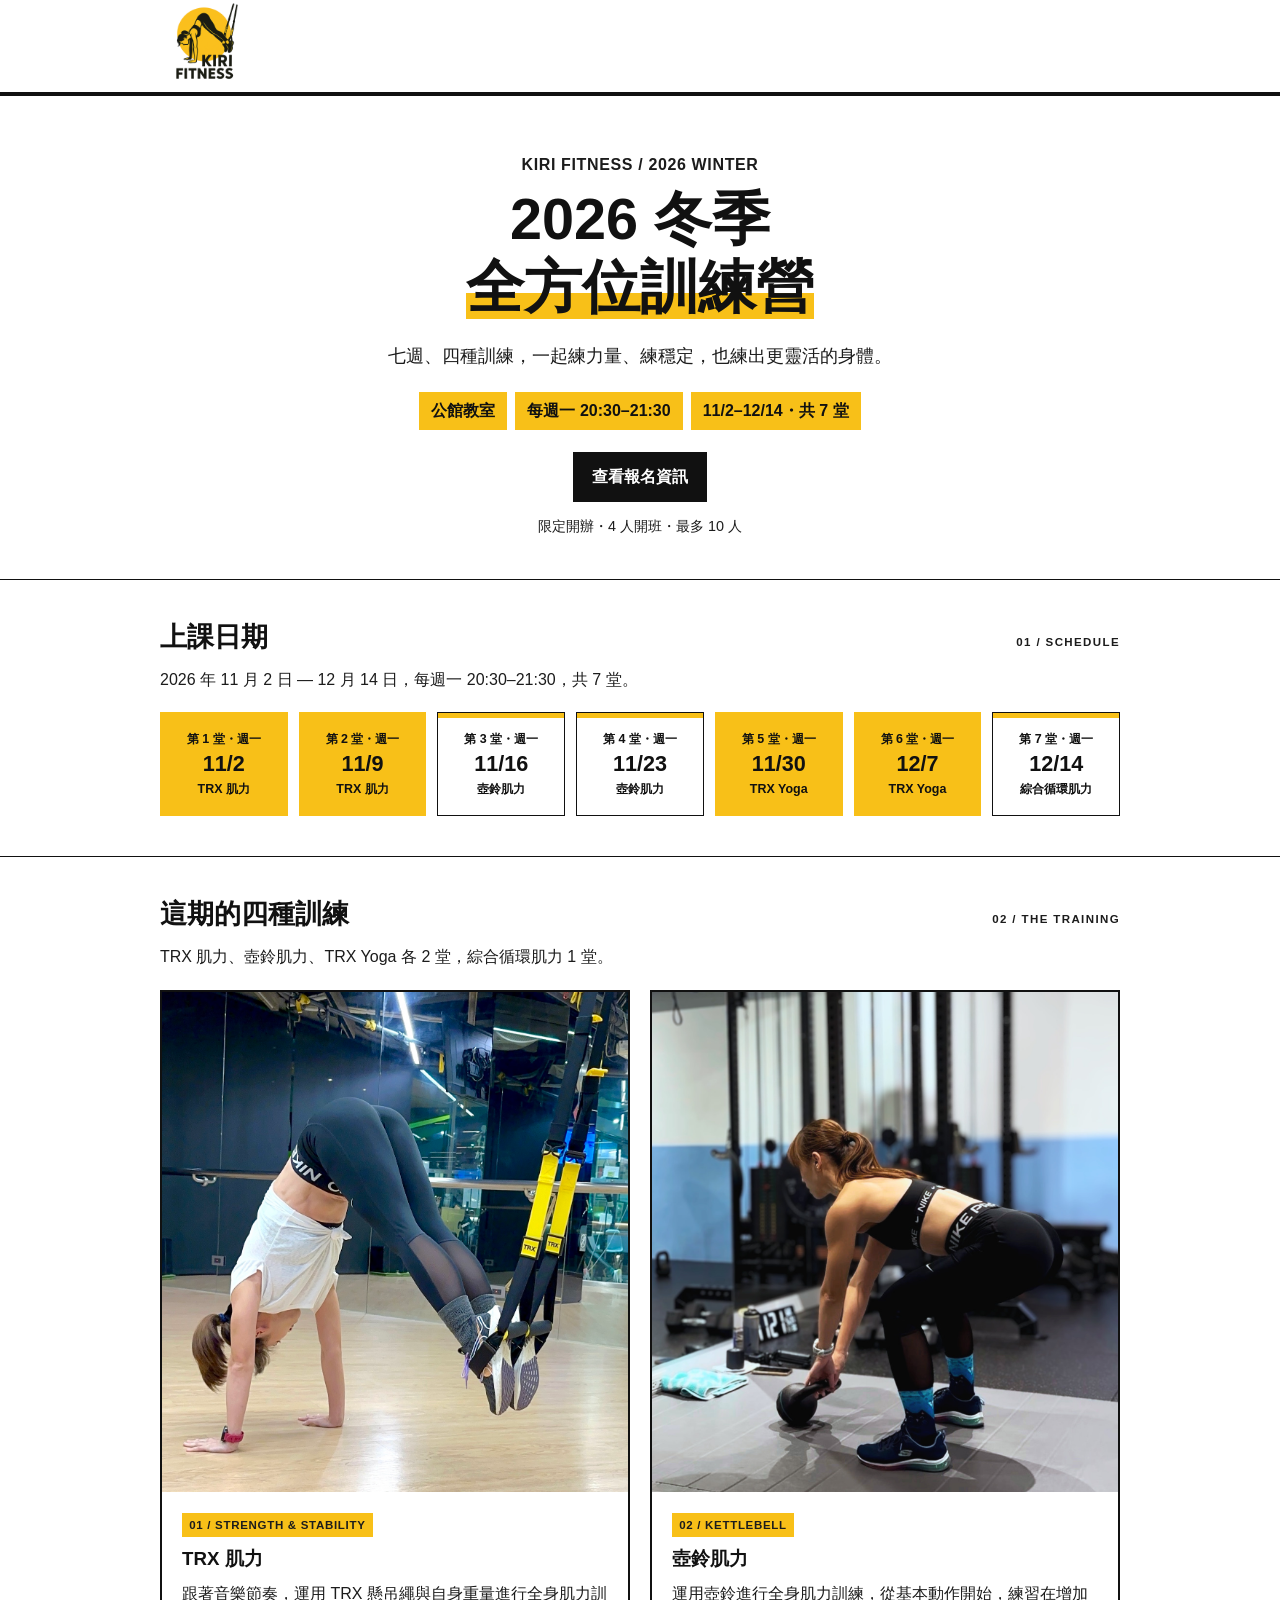
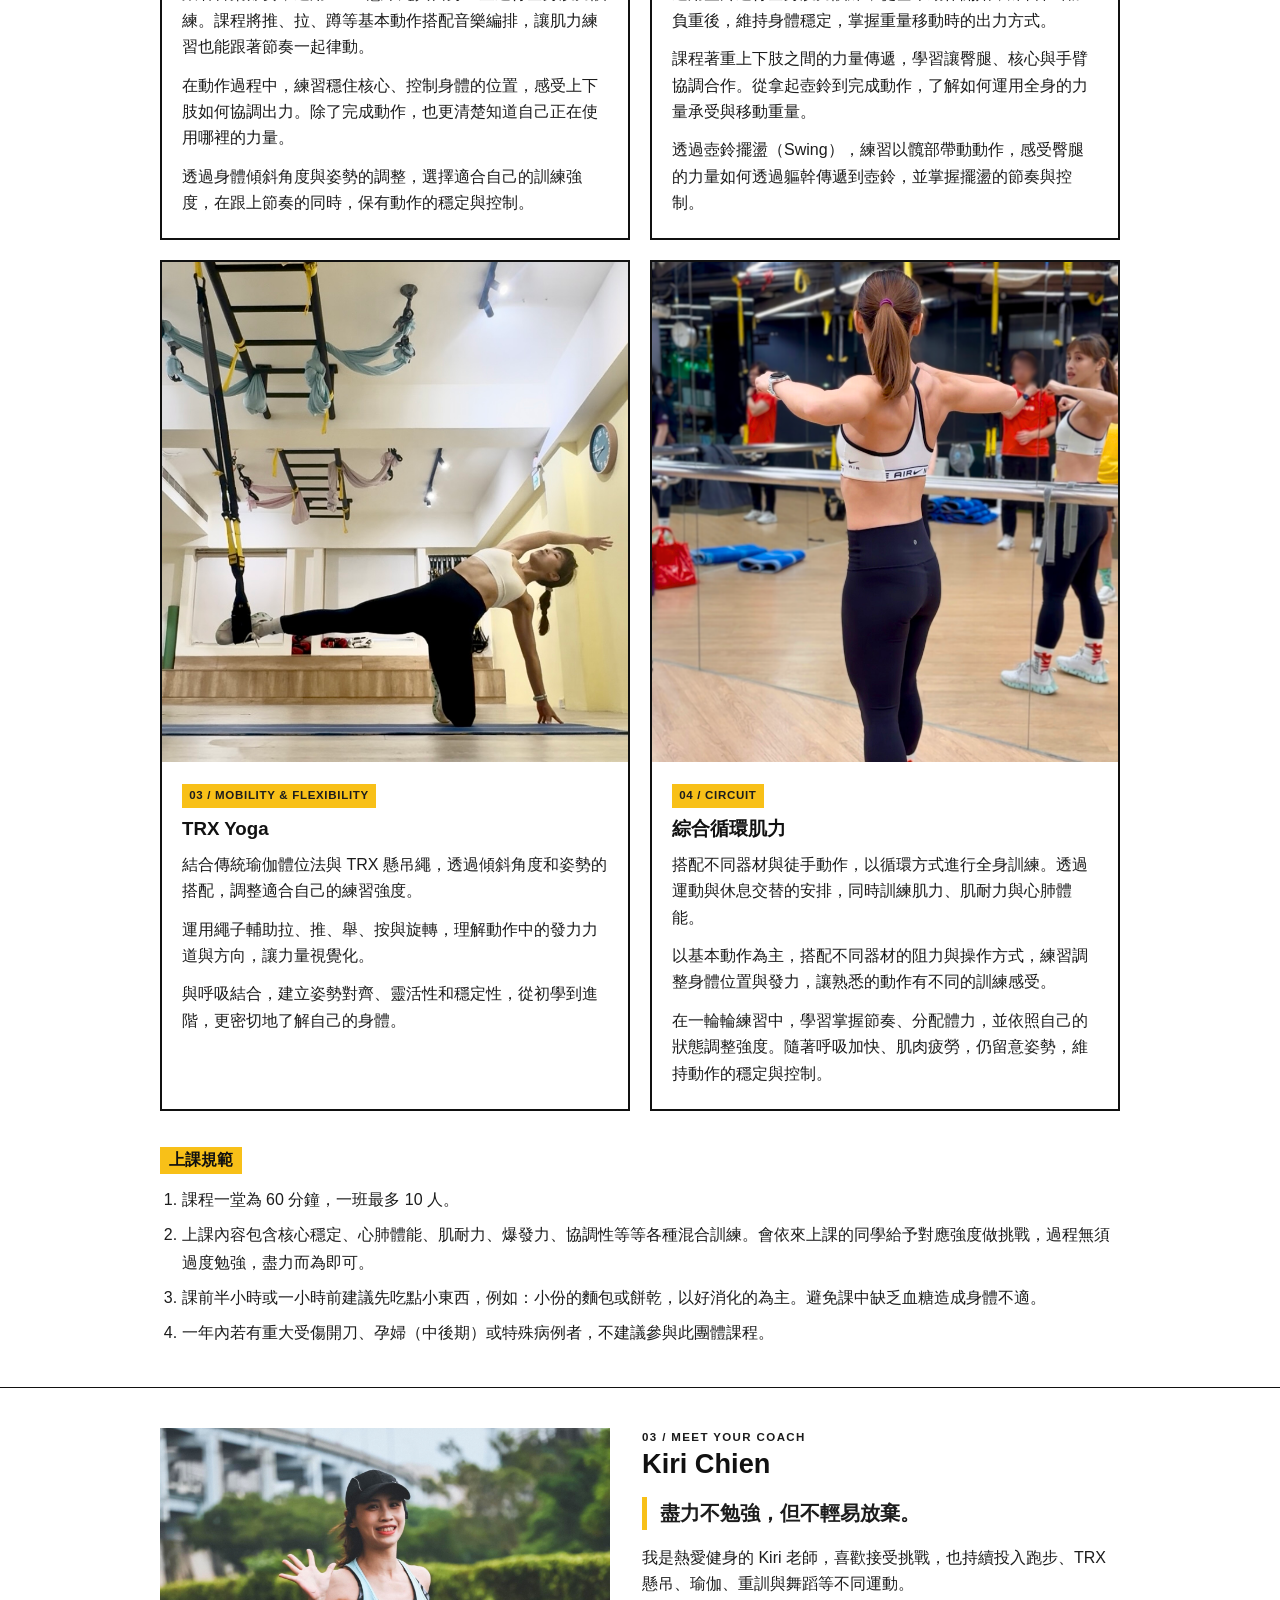
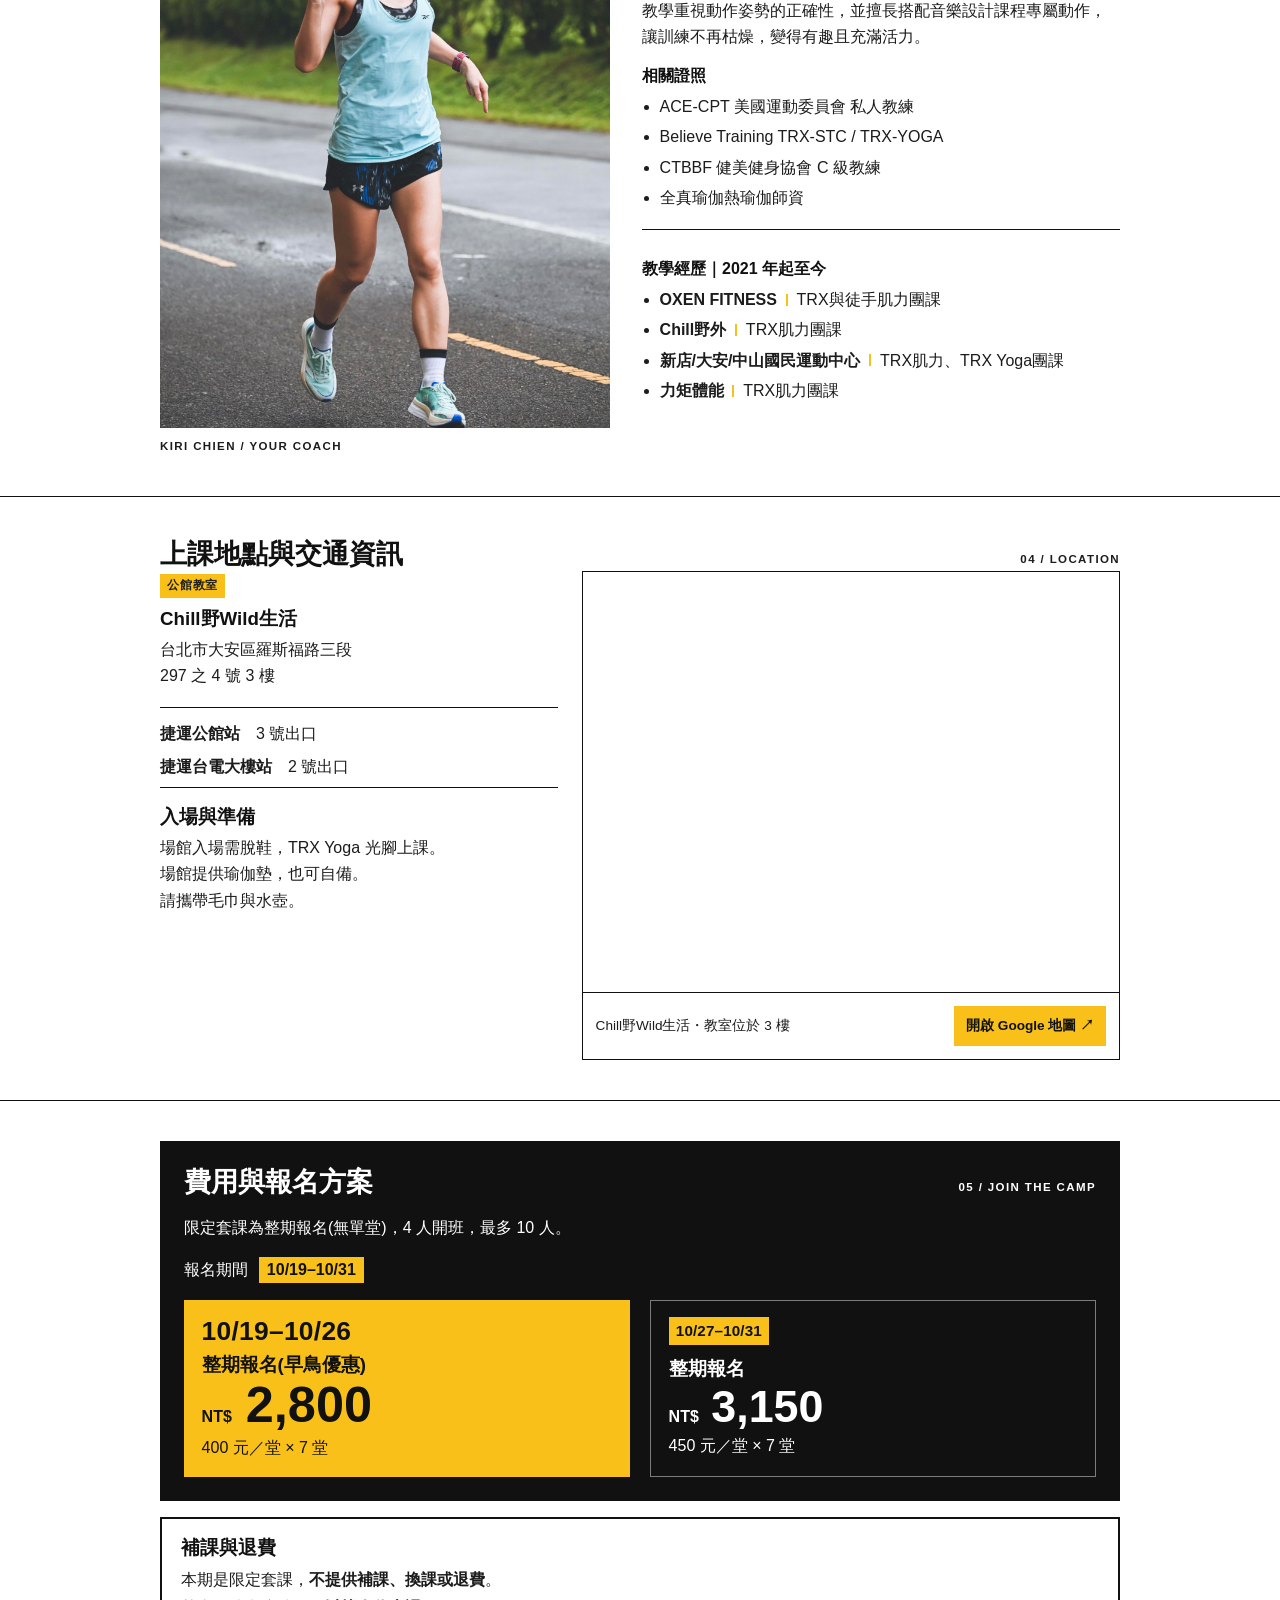
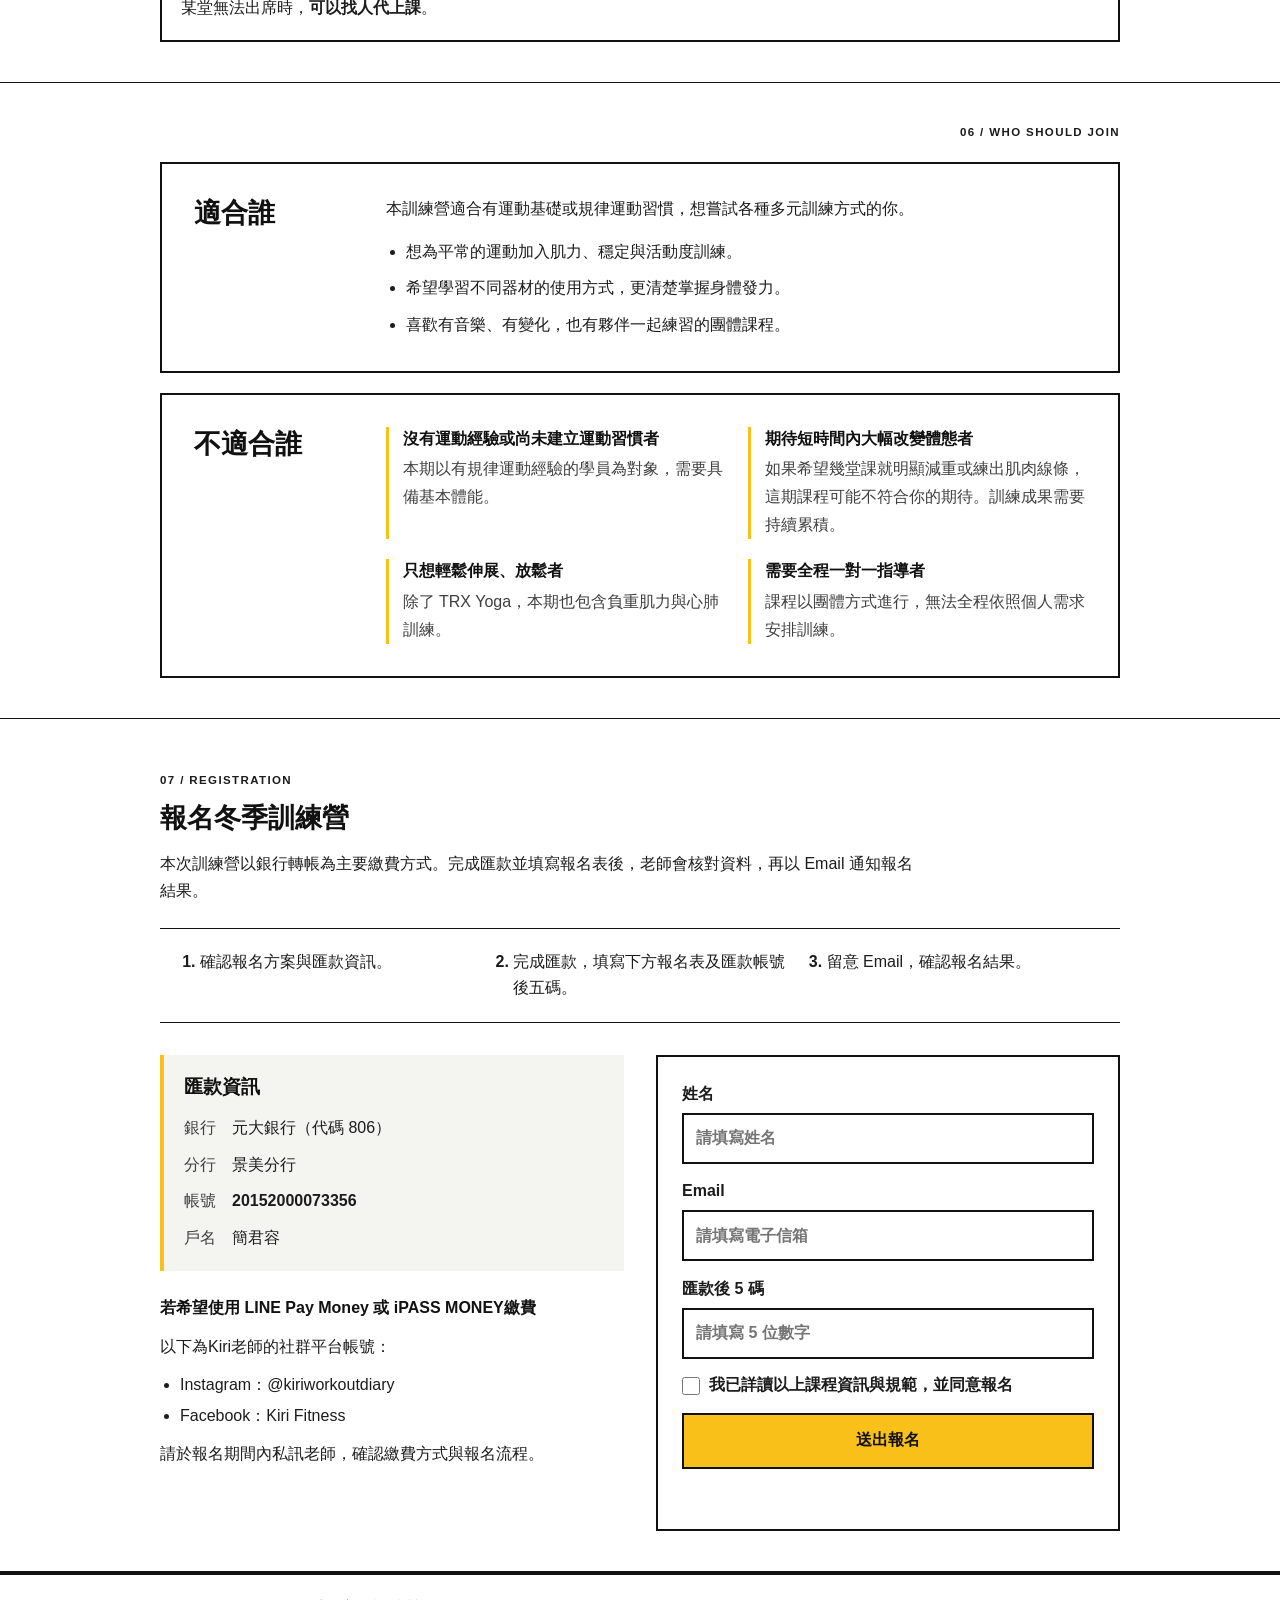
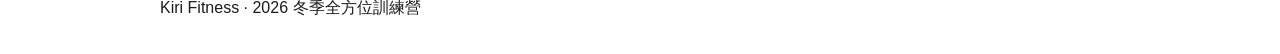
==== commit c4139a9c: "更新地圖功能" ====
--- a/index.html
+++ b/index.html
@@ -201,40 +201,23 @@
               <p>場館入場需脫鞋，TRX Yoga 光腳上課。<br />場館提供瑜伽墊，也可自備。<br />請攜帶毛巾與水壺。</p>
             </div>
             <figure class="map-panel">
-              <svg role="img" aria-label="教室與捷運站位置示意，非導航地圖" viewBox="0 0 560 350" xmlns="http://www.w3.org/2000/svg">
-                <rect width="560" height="350" fill="#f4f4f1" />
-                <g fill="#e6e6e1">
-                  <rect x="18" y="18" width="118" height="70" />
-                  <rect x="173" y="18" width="118" height="70" />
-                  <rect x="329" y="18" width="210" height="70" />
-                  <rect x="18" y="124" width="118" height="100" />
-                  <rect x="173" y="124" width="118" height="100" />
-                  <rect x="329" y="124" width="210" height="100" />
-                  <rect x="18" y="260" width="118" height="72" />
-                  <rect x="173" y="260" width="118" height="72" />
-                  <rect x="329" y="260" width="210" height="72" />
-                </g>
-                <path d="M70 -20L465 375" stroke="white" stroke-width="65" />
-                <path d="M70 -20L465 375" stroke="#d3d3ca" stroke-width="1" stroke-dasharray="6 7" />
-                <text transform="translate(205 145) rotate(45)" font-size="15" fill="#555">羅斯福路三段</text>
-                <g font-family="PingFang TC, sans-serif">
-                  <rect x="25" y="24" width="180" height="60" fill="#111" />
-                  <text x="40" y="49" font-size="16" fill="white" font-weight="700">捷運台電大樓站</text>
-                  <text x="40" y="70" font-size="12" fill="#f8c018">2 號出口</text>
-                  <circle cx="131" cy="93" r="7" fill="#111" />
-                  <rect x="352" y="269" width="181" height="60" fill="#111" />
-                  <text x="369" y="295" font-size="16" fill="white" font-weight="700">捷運公館站</text>
-                  <text x="369" y="316" font-size="12" fill="#f8c018">3 號出口</text>
-                  <circle cx="400" cy="261" r="7" fill="#111" />
-                  <path d="M318 170C301 170 289 182 289 197C289 215 318 239 318 239S347 215 347 197C347 182 335 170 318 170Z" fill="#f8c018" stroke="#111" stroke-width="2" />
-                  <circle cx="318" cy="196" r="9" fill="#111" />
-                  <rect x="349" y="161" width="194" height="67" fill="white" stroke="#111" />
-                  <text x="361" y="186" font-size="16" font-weight="700">Chill野Wild生活</text>
-                  <text x="361" y="210" font-size="12">297 之 4 號・3 樓</text>
-                  <text x="22" y="327" font-size="11" fill="#555">位置示意・非依實際比例繪製</text>
-                </g>
-              </svg>
-              <figcaption>地圖版位示意，不是導航地圖。</figcaption>
+              <iframe
+                title="Chill野Wild生活運動空間 Google 地圖"
+                src="https://www.google.com/maps/embed?pb=!1m18!1m12!1m3!1d3615.4857589074813!2d121.53177399999998!3d25.017584!2m3!1f0!2f0!3f0!3m2!1i1024!2i768!4f13.1!3m3!1m2!1s0x3442a9a543a4ea99%3A0xa9508c220eaa2446!2zQ0hJTEzph45XSUxE55Sf5rS76YGL5YuV56m66ZaTKOepuuS4reeRnOePiOOAgVRSWOOAgeeRnOePiOOAgeiKreiVvuaPkOaWr-OAgeearuaLieaPkOaWr-etieiqsueoi--8iQ!5e0!3m2!1szh-TW!2stw!4v1792391599958!5m2!1szh-TW!2stw"
+                width="600"
+                height="450"
+                allowfullscreen
+                loading="lazy"
+                referrerpolicy="strict-origin-when-cross-origin"
+              ></iframe>
+              <figcaption>
+                <span>Chill野Wild生活・教室位於 3 樓</span>
+                <a
+                  href="https://www.google.com/maps/search/?api=1&amp;query=Chill%E9%87%8EWild%E7%94%9F%E6%B4%BB%20%E5%8F%B0%E5%8C%97%E5%B8%82%E5%A4%A7%E5%AE%89%E5%8D%80%E7%BE%85%E6%96%AF%E7%A6%8F%E8%B7%AF%E4%B8%89%E6%AE%B5297%E4%B9%8B4%E8%99%9F"
+                  target="_blank"
+                  rel="noopener noreferrer"
+                >開啟 Google 地圖 ↗</a>
+              </figcaption>
             </figure>
           </div>
         </div>
--- a/css/camp.css
+++ b/css/camp.css
@@ -770,16 +770,40 @@
   border: 1px solid var(--black);
 }
 
-.map-panel svg {
+.map-panel iframe {
   display: block;
   width: 100%;
-  height: auto;
+  height: clamp(320px, 45vw, 420px);
+  border: 0;
 }
 
 .map-panel figcaption {
-  font-size: 0.75rem;
-  padding: 0.6rem 0.8rem;
+  display: flex;
+  flex-wrap: wrap;
+  align-items: center;
+  justify-content: space-between;
+  gap: 0.75rem;
+  font-size: 0.85rem;
+  padding: 0.8rem;
   border-top: 1px solid var(--black);
+}
+
+.map-panel a {
+  display: inline-block;
+  padding: 0.55rem 0.75rem;
+  background: var(--yellow);
+  color: var(--black);
+  font-weight: 700;
+  text-decoration: none;
+}
+
+.map-panel a:hover {
+  text-decoration: underline;
+}
+
+.map-panel a:focus-visible {
+  outline: 2px solid var(--black);
+  outline-offset: 3px;
 }
 
 .steps {
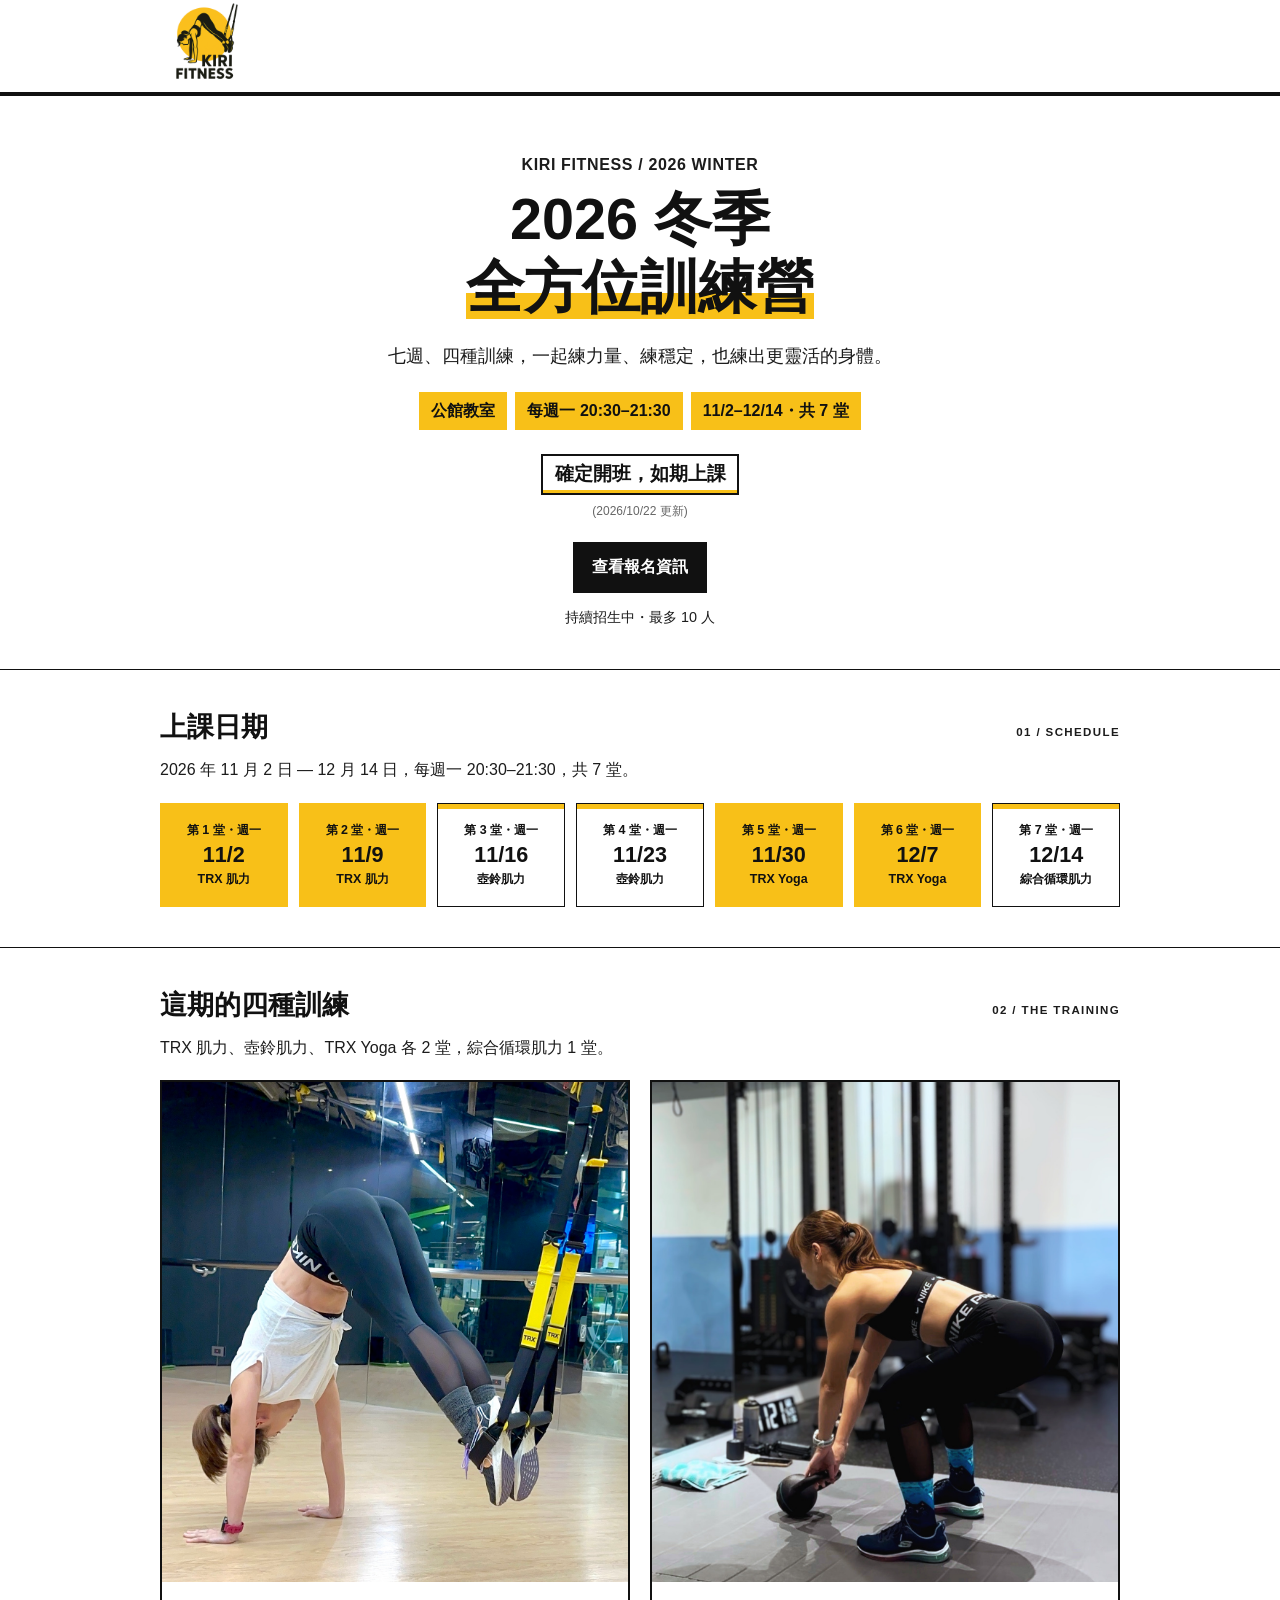
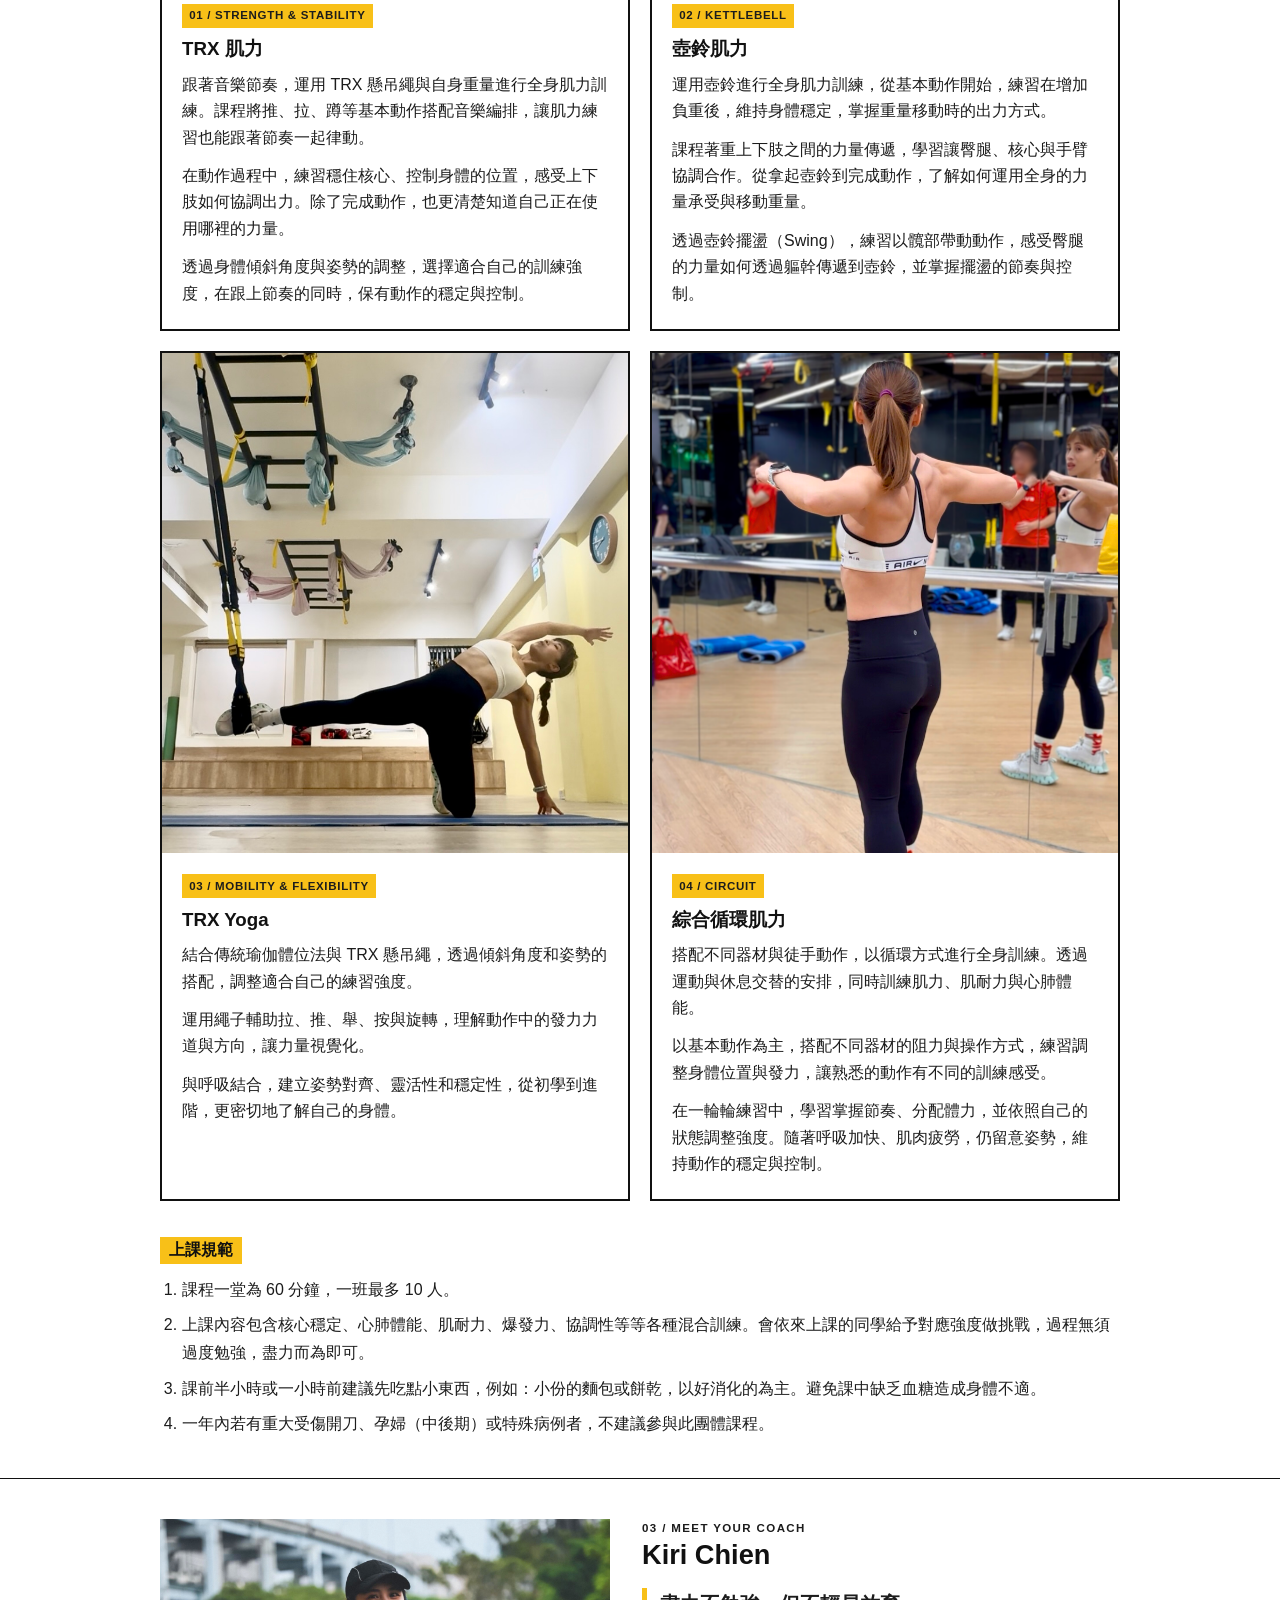
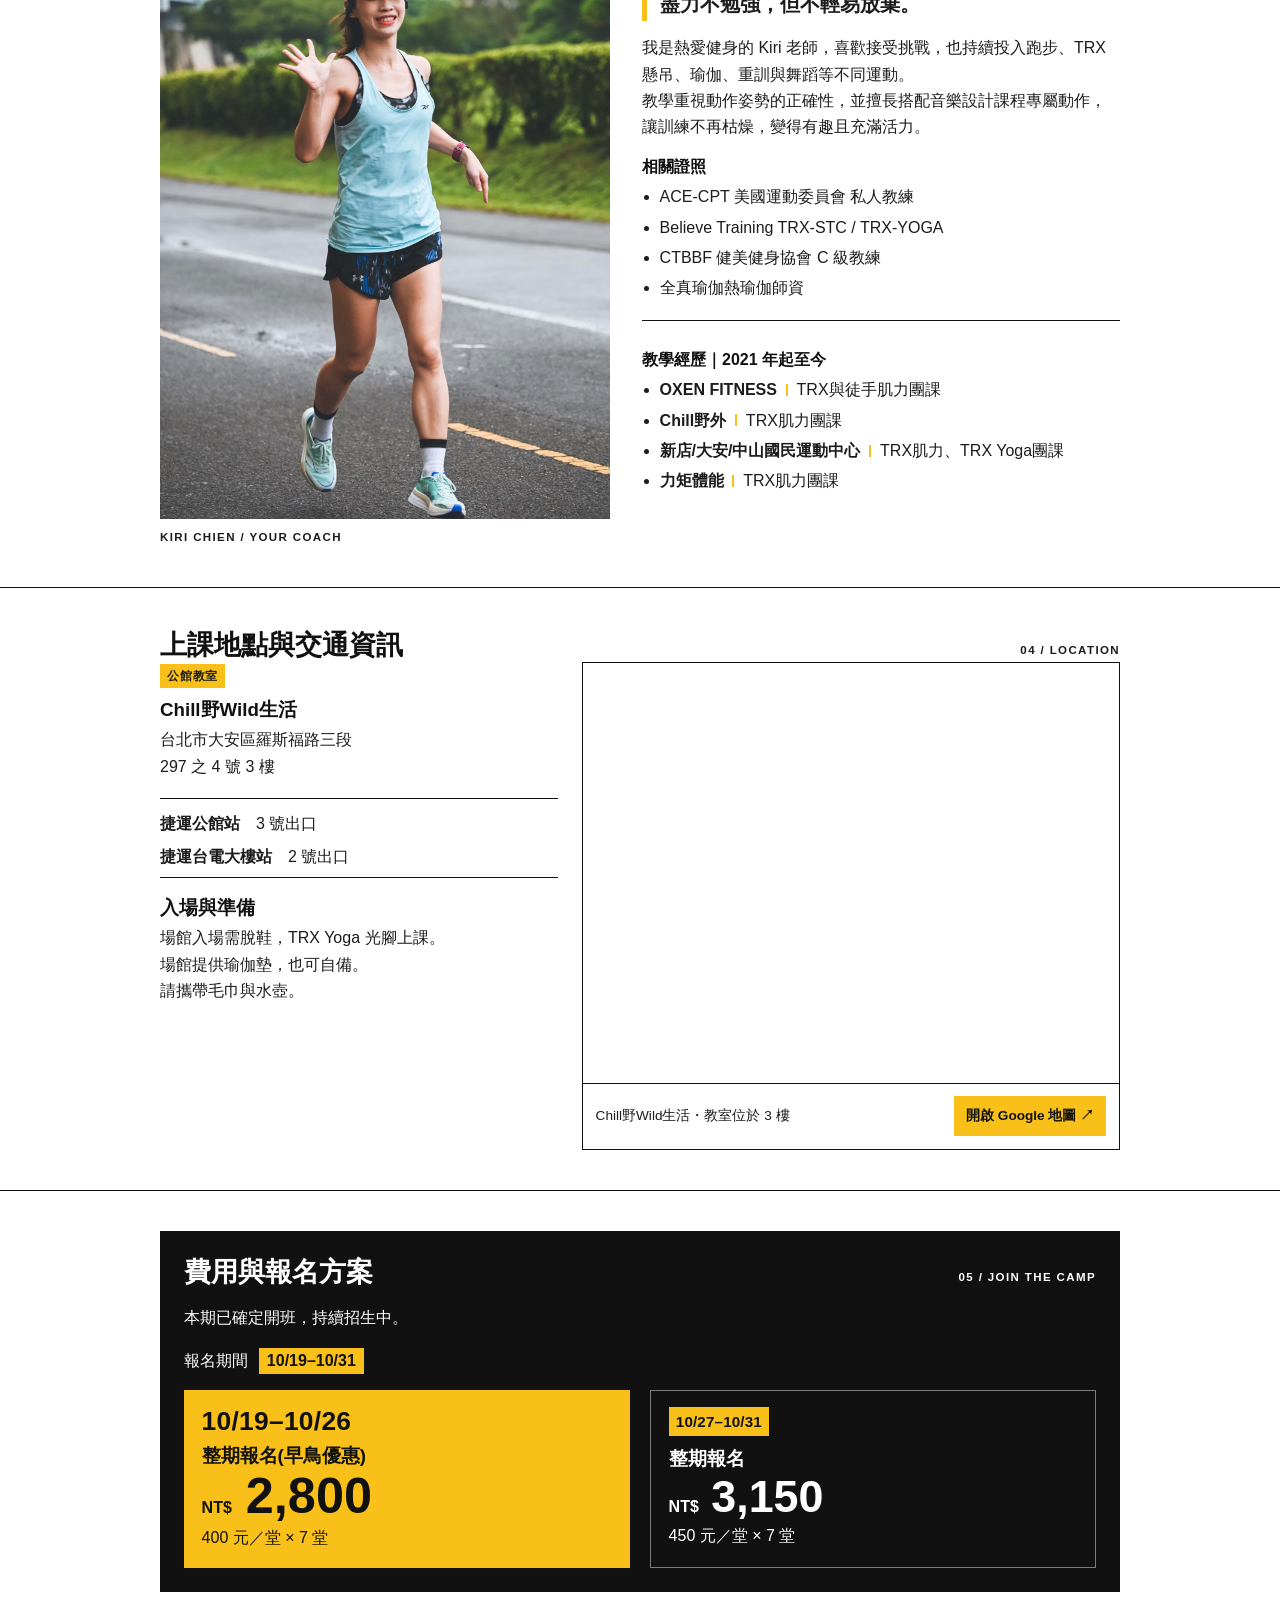
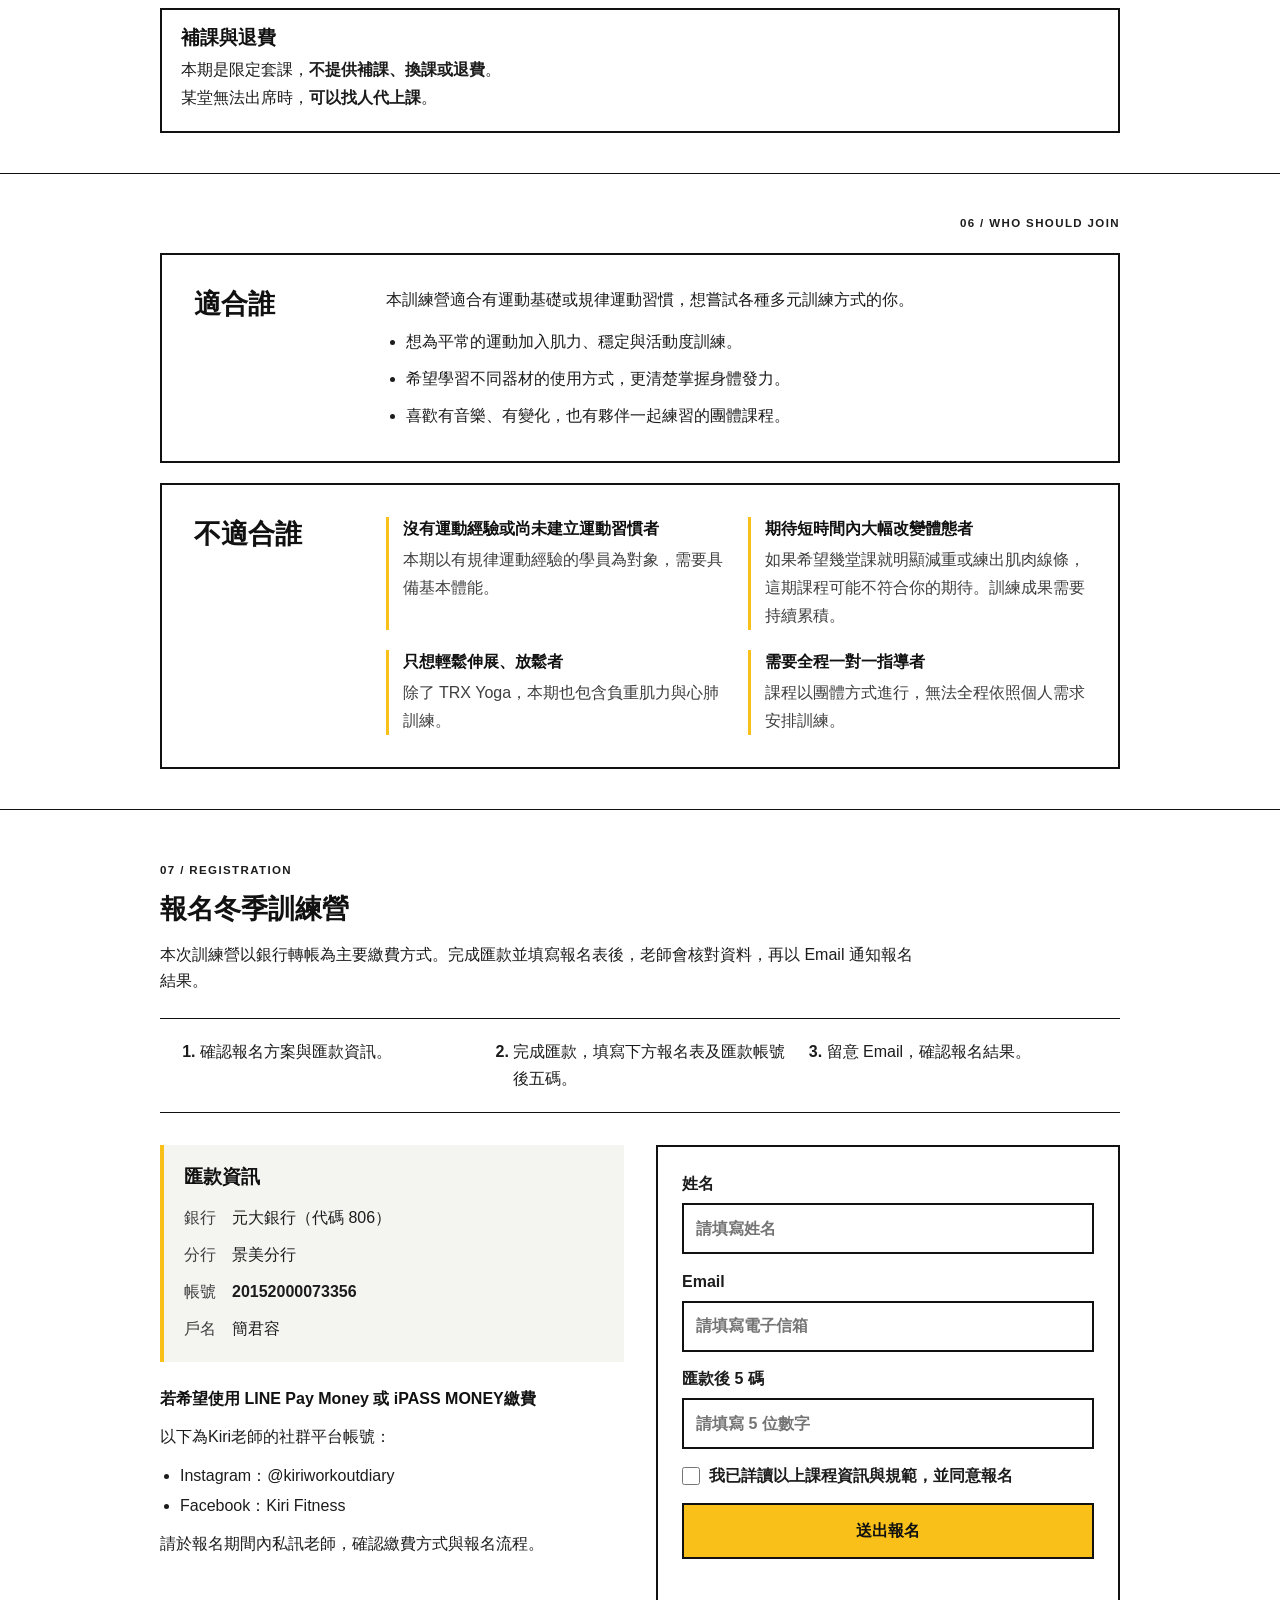
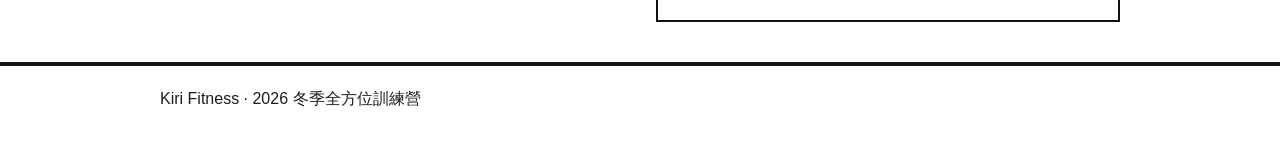
==== commit 53412648: "更新確定開班資訊" ====
--- a/index.html
+++ b/index.html
@@ -4,6 +4,35 @@
     <meta charset="utf-8" />
     <meta name="viewport" content="width=device-width, initial-scale=1" />
     <title>2026 冬季全方位訓練營｜Kiri Fitness</title>
+    <meta
+      name="description"
+      content="七週、四種訓練。公館教室，每週一 20:30–21:30，11/2–12/14 共 7 堂。報名期間 10/19–10/31。"
+    />
+    <link rel="canonical" href="https://kirichien.github.io/KiriFitnessWebsite/" />
+    <meta property="og:type" content="website" />
+    <meta property="og:locale" content="zh_TW" />
+    <meta property="og:site_name" content="Kiri Fitness" />
+    <meta property="og:title" content="2026 冬季全方位訓練營｜Kiri Fitness" />
+    <meta
+      property="og:description"
+      content="七週、四種訓練。公館教室，每週一 20:30–21:30，11/2–12/14 共 7 堂。報名期間 10/19–10/31。"
+    />
+    <meta property="og:url" content="https://kirichien.github.io/KiriFitnessWebsite/" />
+    <meta
+      property="og:image"
+      content="https://kirichien.github.io/KiriFitnessWebsite/Photos/Portrait/IMG_6720.png"
+    />
+    <meta name="twitter:card" content="summary_large_image" />
+    <meta name="twitter:title" content="2026 冬季全方位訓練營｜Kiri Fitness" />
+    <meta
+      name="twitter:description"
+      content="七週、四種訓練。公館教室，每週一 20:30–21:30，11/2–12/14 共 7 堂。報名期間 10/19–10/31。"
+    />
+    <meta
+      name="twitter:image"
+      content="https://kirichien.github.io/KiriFitnessWebsite/Photos/Portrait/IMG_6720.png"
+    />
+    <link rel="icon" href="KiriFitnessLogo_20250401(whitebg).png" type="image/png" />
     <link rel="stylesheet" href="css/camp.css" />
   </head>
   <body>
@@ -26,8 +55,12 @@
             <li>每週一 20:30–21:30</li>
             <li>11/2–12/14・共 7 堂</li>
           </ul>
+          <p class="camp-status">
+            <span>確定開班，如期上課</span>
+            <small>(<time datetime="2026-10-22">2026/10/22</time> 更新)</small>
+          </p>
           <a class="cta" href="#signup">查看報名資訊</a>
-          <p class="hero-note">限定開辦・4 人開班・最多 10 人</p>
+          <p class="hero-note">持續招生中・最多 10 人</p>
         </div>
       </section>
 
@@ -229,7 +262,7 @@
             <h2>費用與報名方案</h2>
             <span class="eyebrow">05 / JOIN THE CAMP</span>
           </div>
-          <p>限定套課為整期報名(無單堂)，4 人開班，最多 10 人。</p>
+          <p>本期已確定開班，持續招生中。</p>
           <p class="signup-window">報名期間 <span class="date-mark"><time datetime="2026-10-19">10/19</time>–<time datetime="2026-10-31">10/31</time></span></p>
           <div class="price-grid">
             <article class="price-card price-card-early">
--- a/css/camp.css
+++ b/css/camp.css
@@ -517,6 +517,41 @@
   justify-content: center;
 }
 
+.camp-status {
+  margin: 1.5rem 0 0;
+}
+
+.camp-status span {
+  position: relative;
+  display: inline-block;
+  background: var(--white);
+  color: var(--black);
+  border: 2px solid var(--black);
+  font-size: 1.2rem;
+  font-weight: 800;
+  line-height: 1.4;
+  padding: calc(0.45rem - 2px) calc(0.85rem - 2px);
+}
+
+.camp-status span::after {
+  content: "";
+  position: absolute;
+  right: 0;
+  bottom: 0;
+  left: 0;
+  height: 0.2rem;
+  background: var(--yellow);
+}
+
+.camp-status small {
+  display: block;
+  margin-top: 0.45rem;
+  color: #666;
+  font-size: 0.75rem;
+  font-weight: 400;
+  line-height: 1.5;
+}
+
 .cta {
   display: inline-block;
   margin-top: 1.4rem;
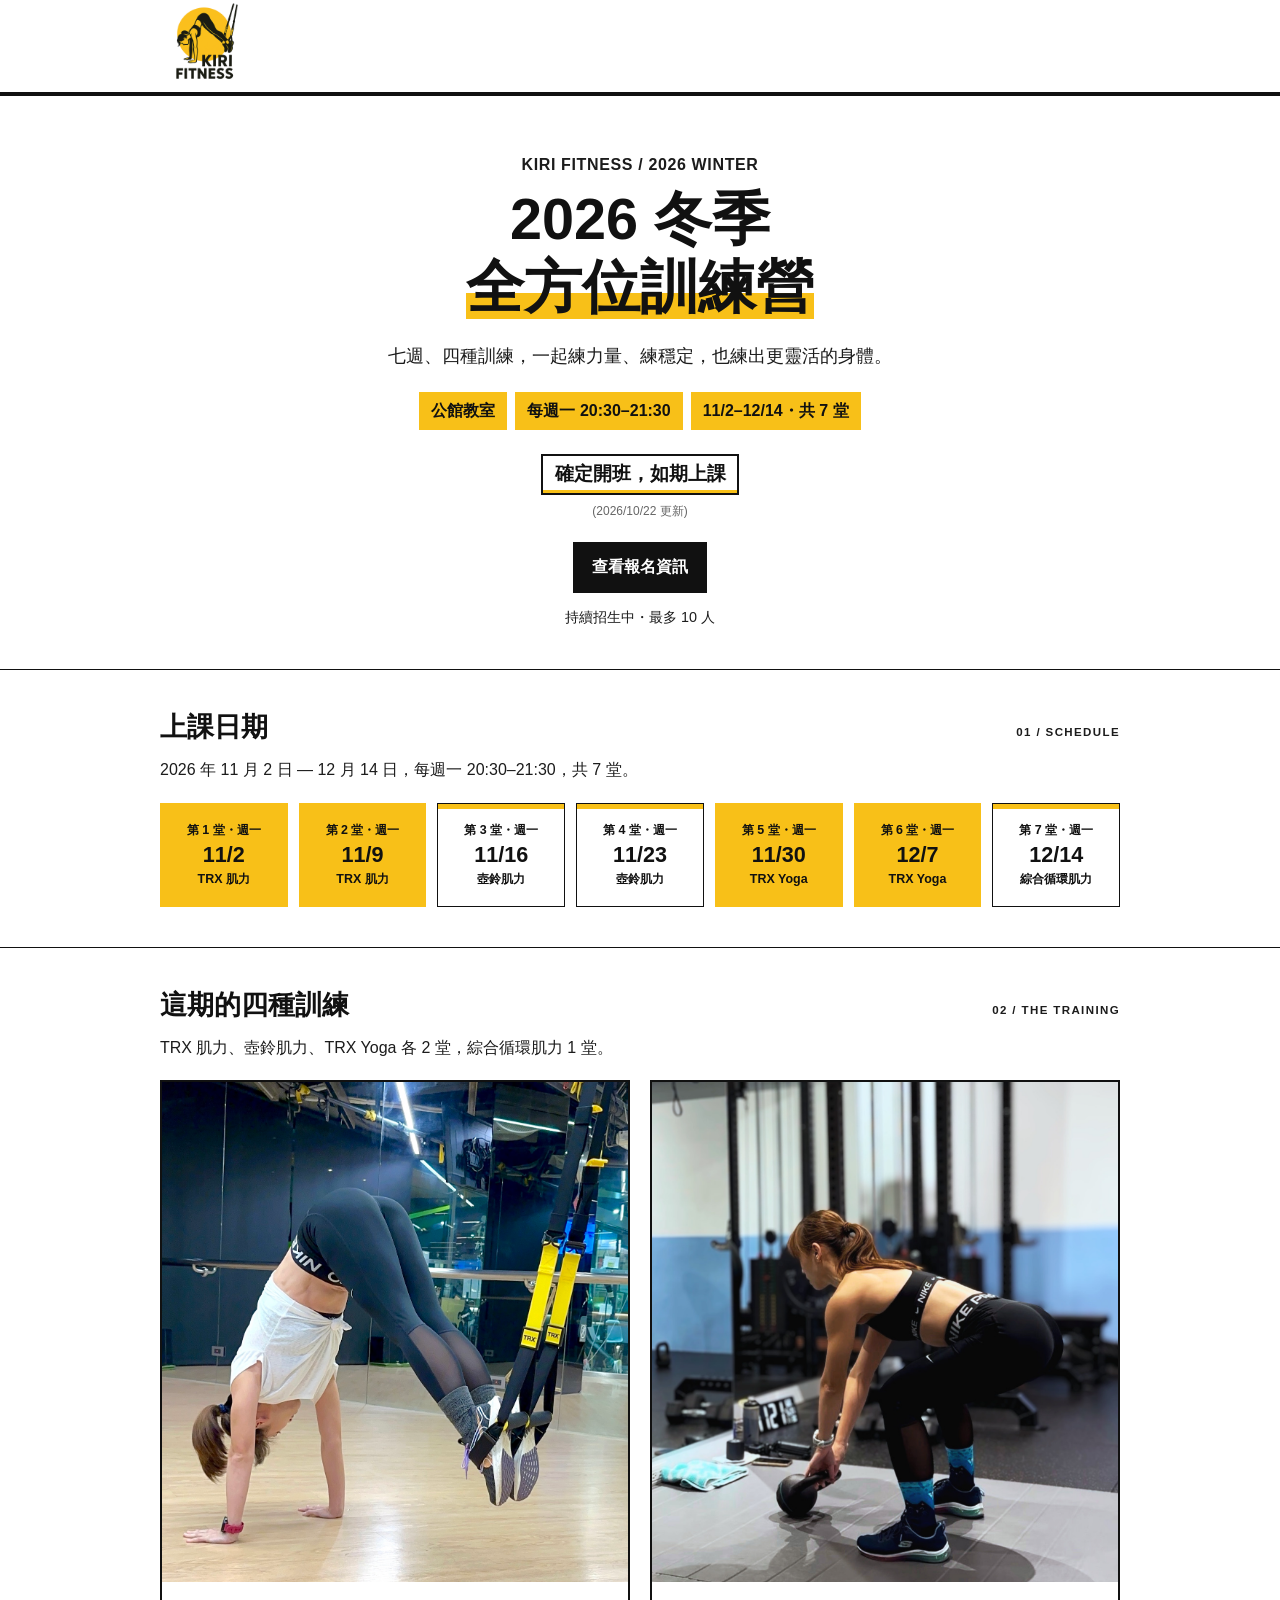
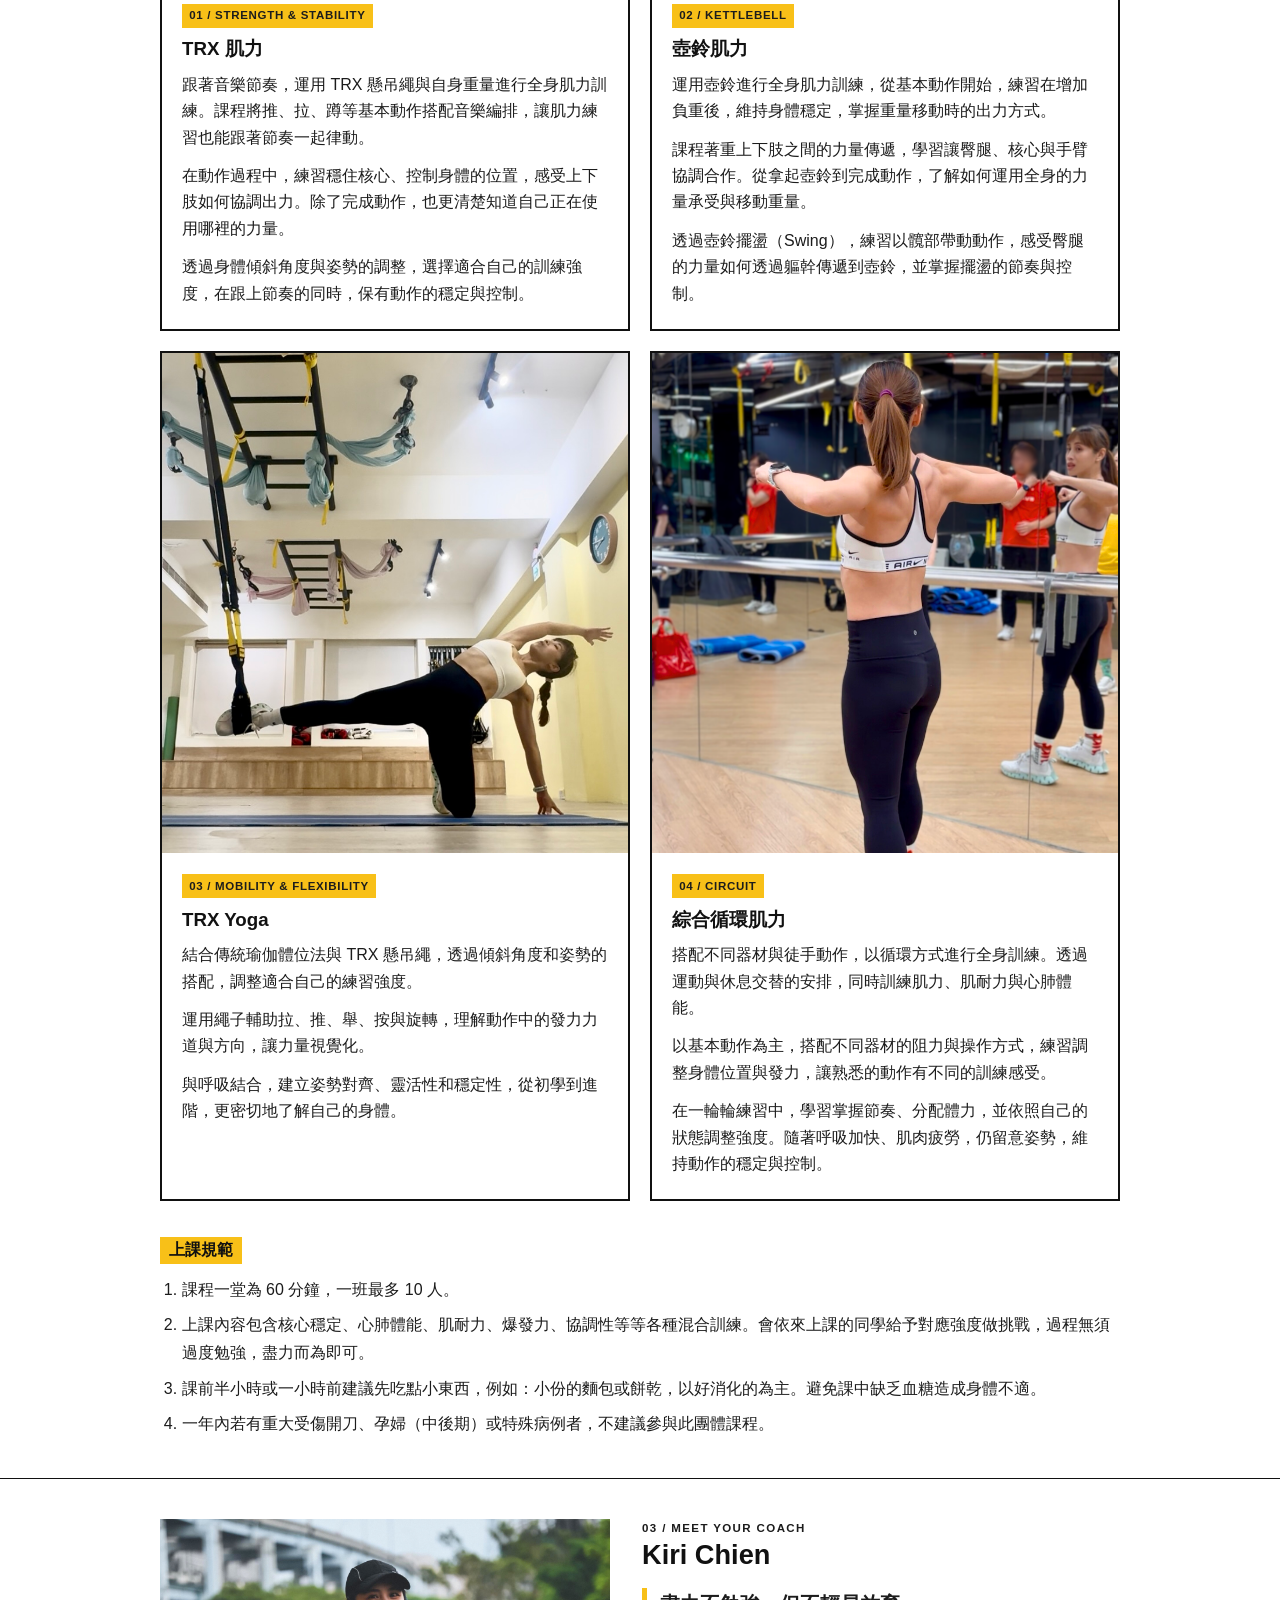
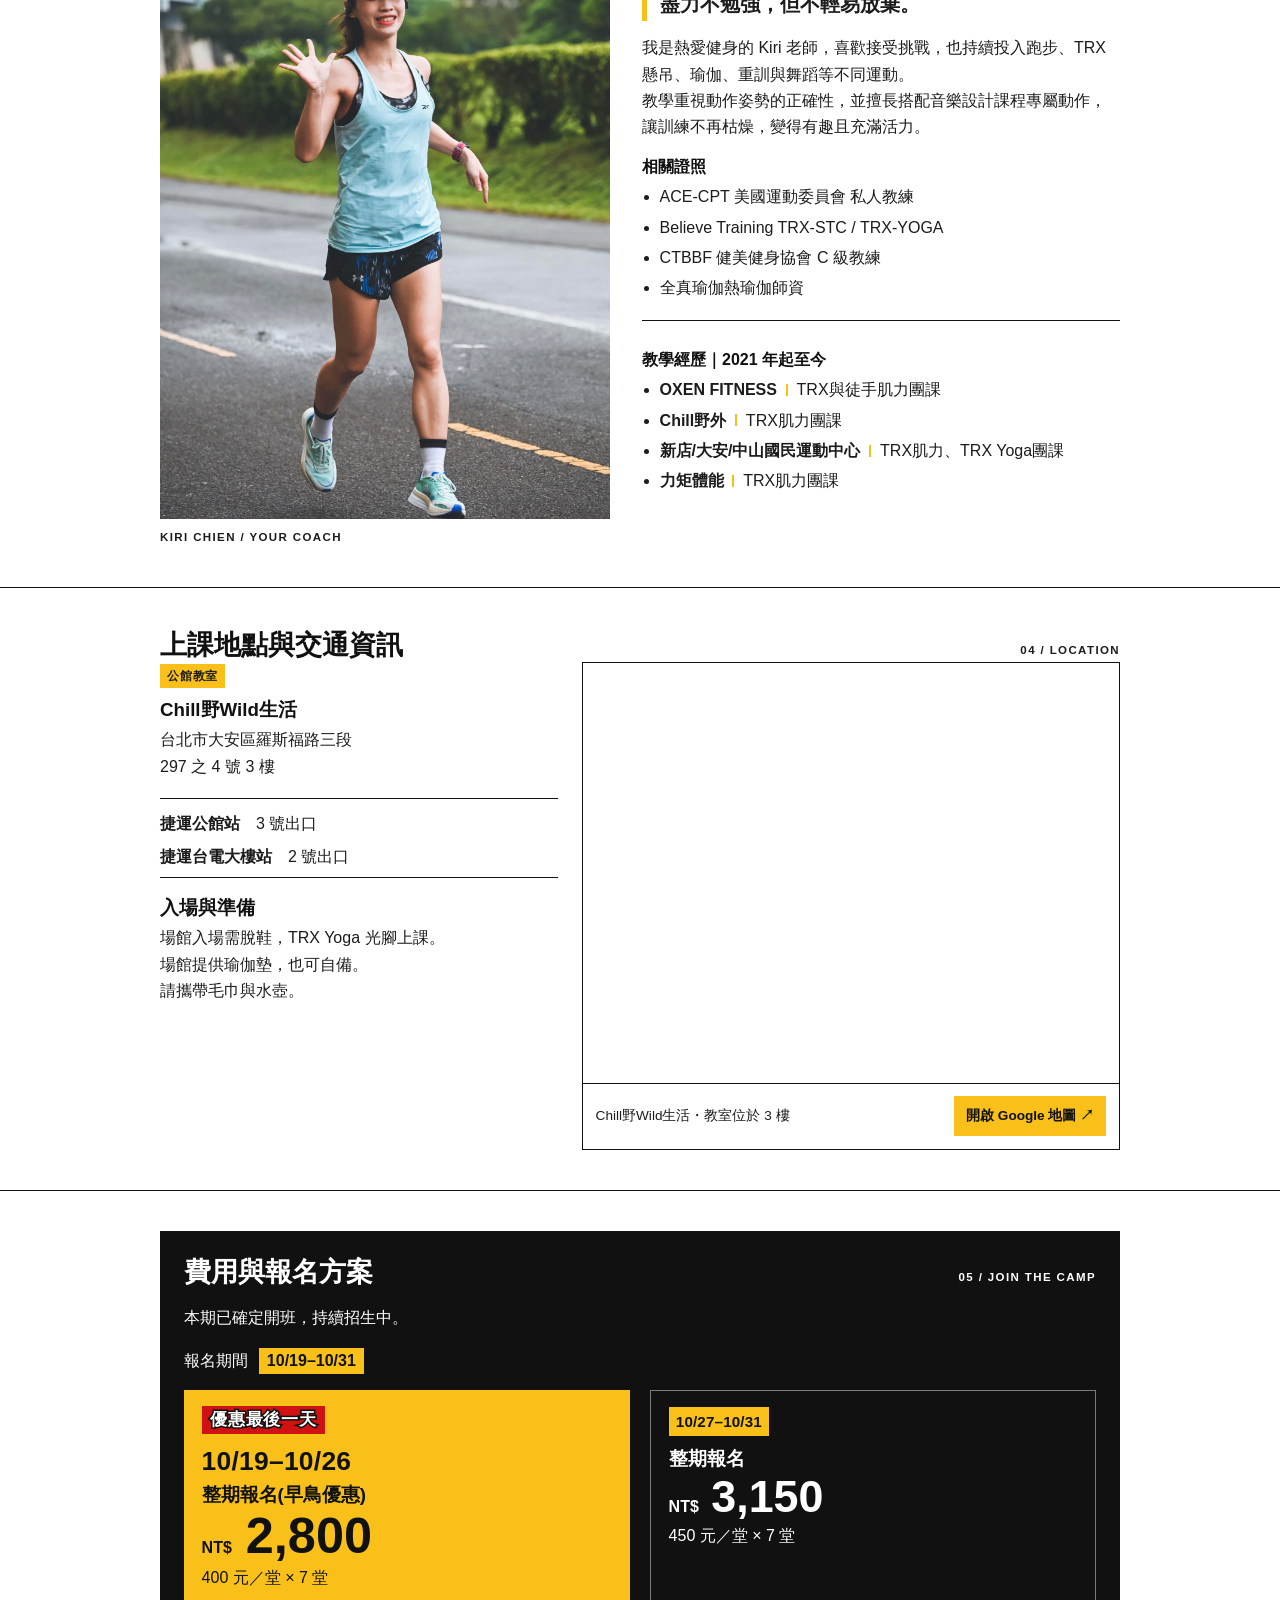
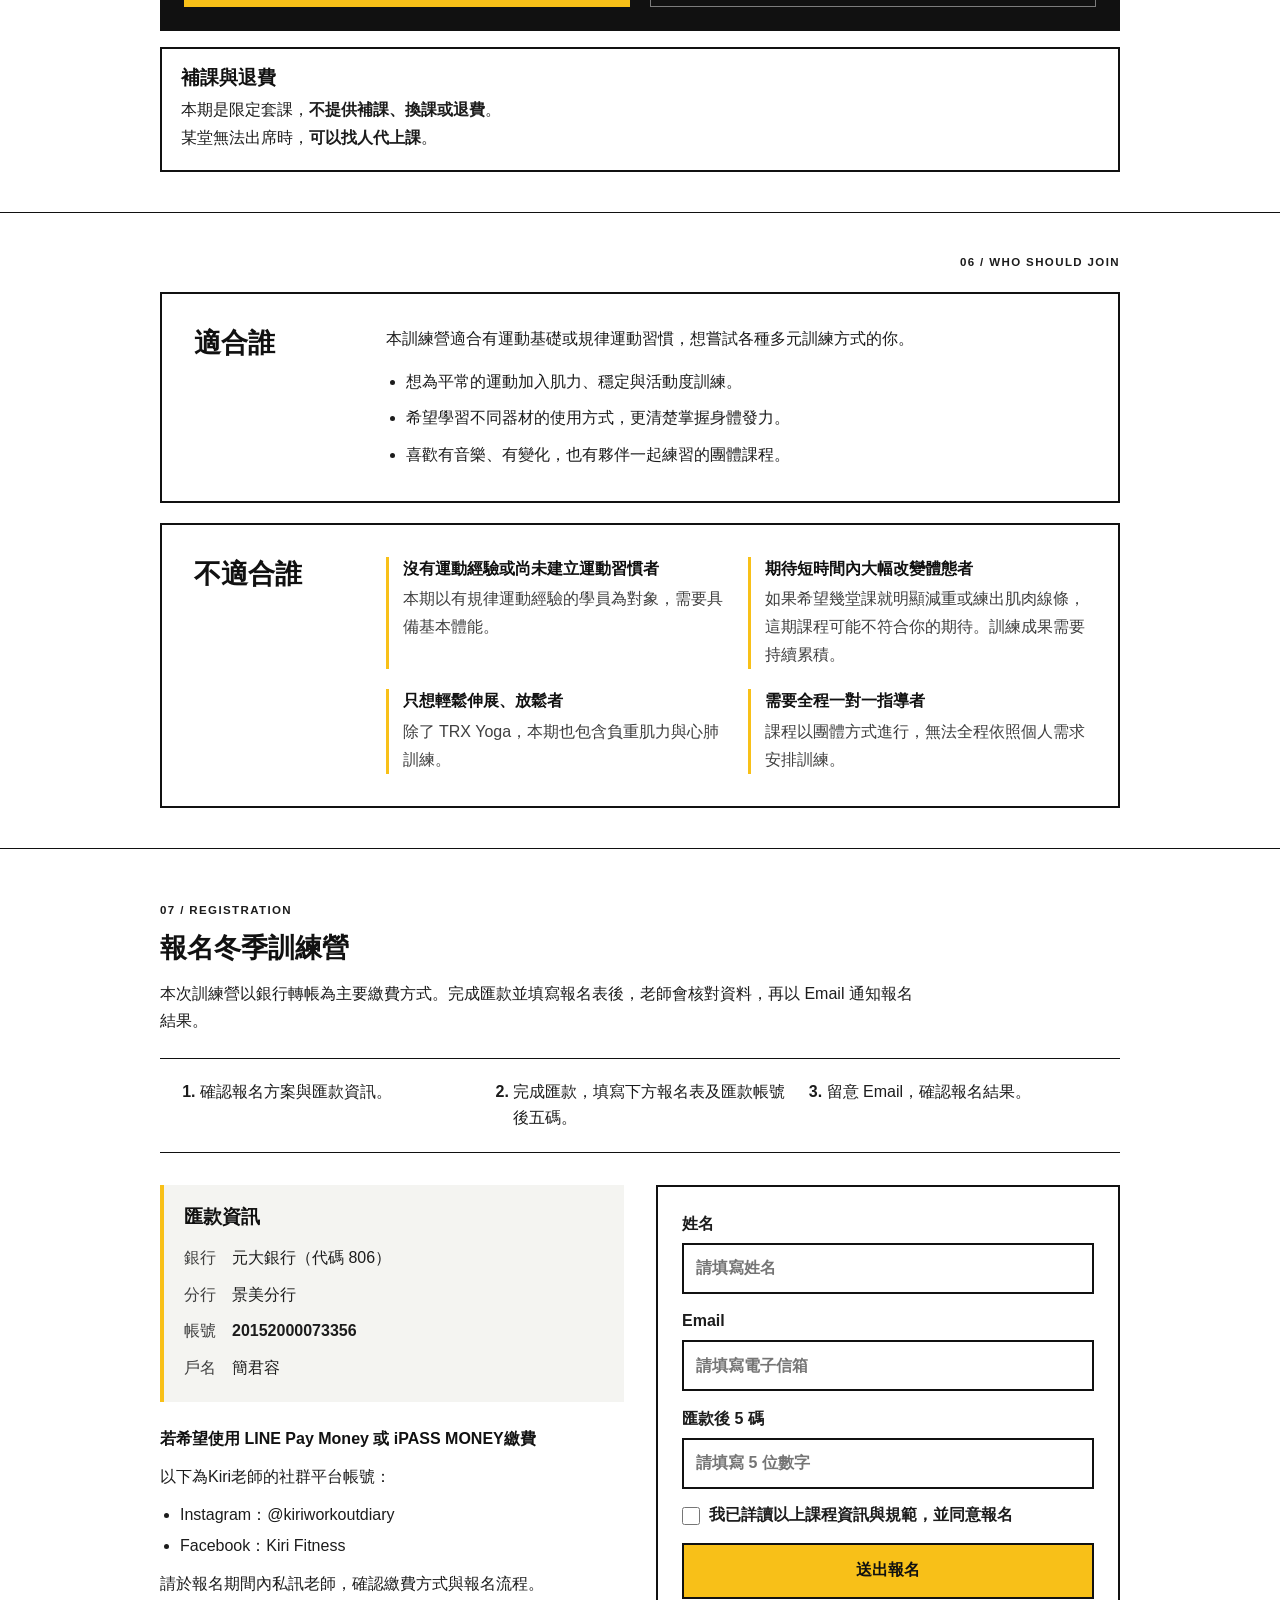
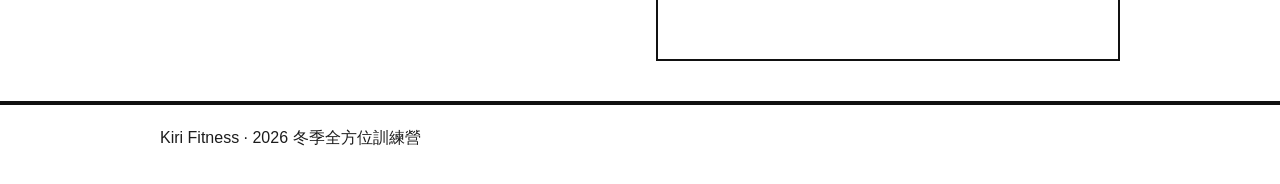
==== commit e56d05bb: "標出早鳥優惠最後一天，讓今天還在考慮的人看到截止。 Co-authored-by: Cursor <cursoragent@cursor.com>" ====
--- a/index.html
+++ b/index.html
@@ -266,6 +266,7 @@
           <p class="signup-window">報名期間 <span class="date-mark"><time datetime="2026-10-19">10/19</time>–<time datetime="2026-10-31">10/31</time></span></p>
           <div class="price-grid">
             <article class="price-card price-card-early">
+              <p class="early-last-day">優惠最後一天</p>
               <p class="price-when"><time datetime="2026-10-19">10/19</time>–<time datetime="2026-10-26">10/26</time></p>
               <h3>整期報名(早鳥優惠)</h3>
               <p class="amount"><small>NT$</small> 2,800</p>
--- a/css/camp.css
+++ b/css/camp.css
@@ -226,6 +226,20 @@
   letter-spacing: 0.01em;
 }
 
+.price-card-early .early-last-day {
+  display: inline-block;
+  margin: 0 0 0.7rem;
+  background: #d01212;
+  color: #fff;
+  font-size: 1.05rem;
+  font-weight: 800;
+  line-height: 1.35;
+  letter-spacing: 0.04em;
+  padding: 0.18rem 0.55rem;
+  -webkit-text-stroke: 3px #111;
+  paint-order: stroke fill;
+}
+
 .price-card-early .price-when {
   display: block;
   margin: 0 0 0.45rem;
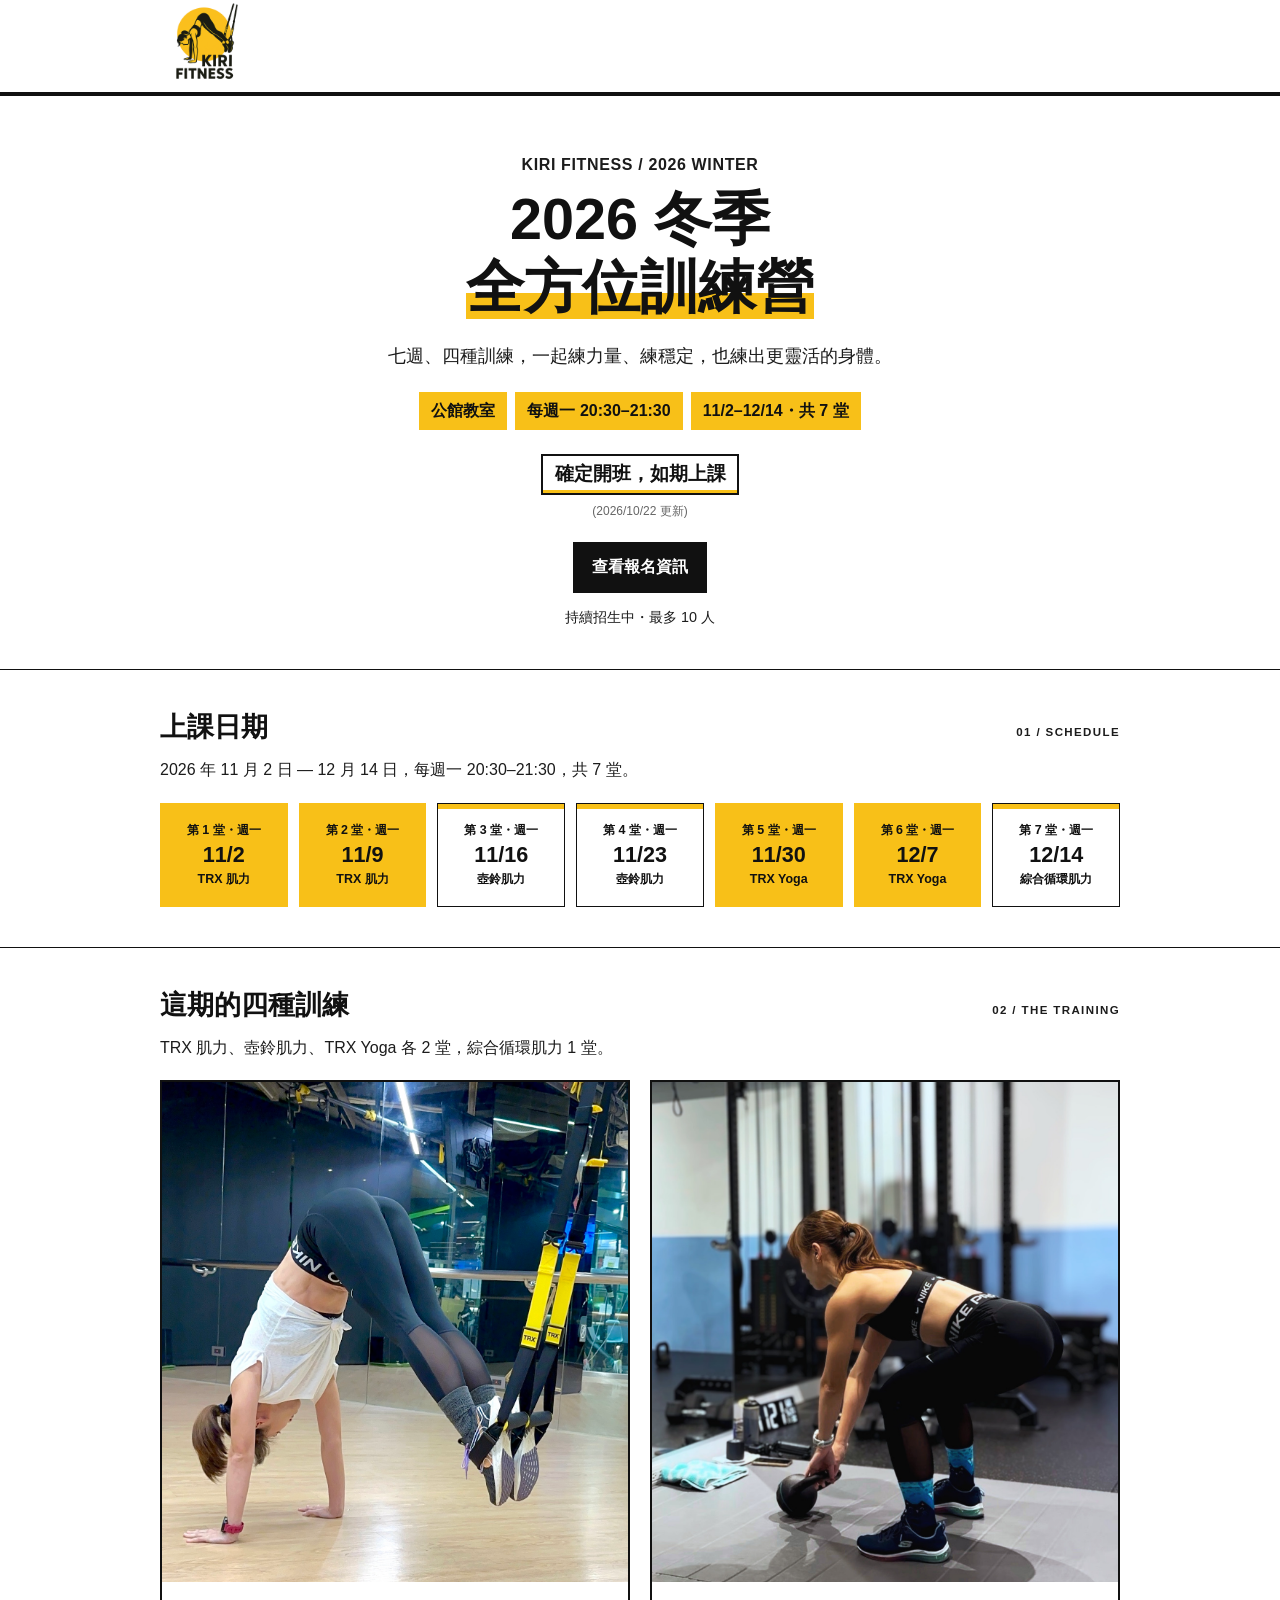
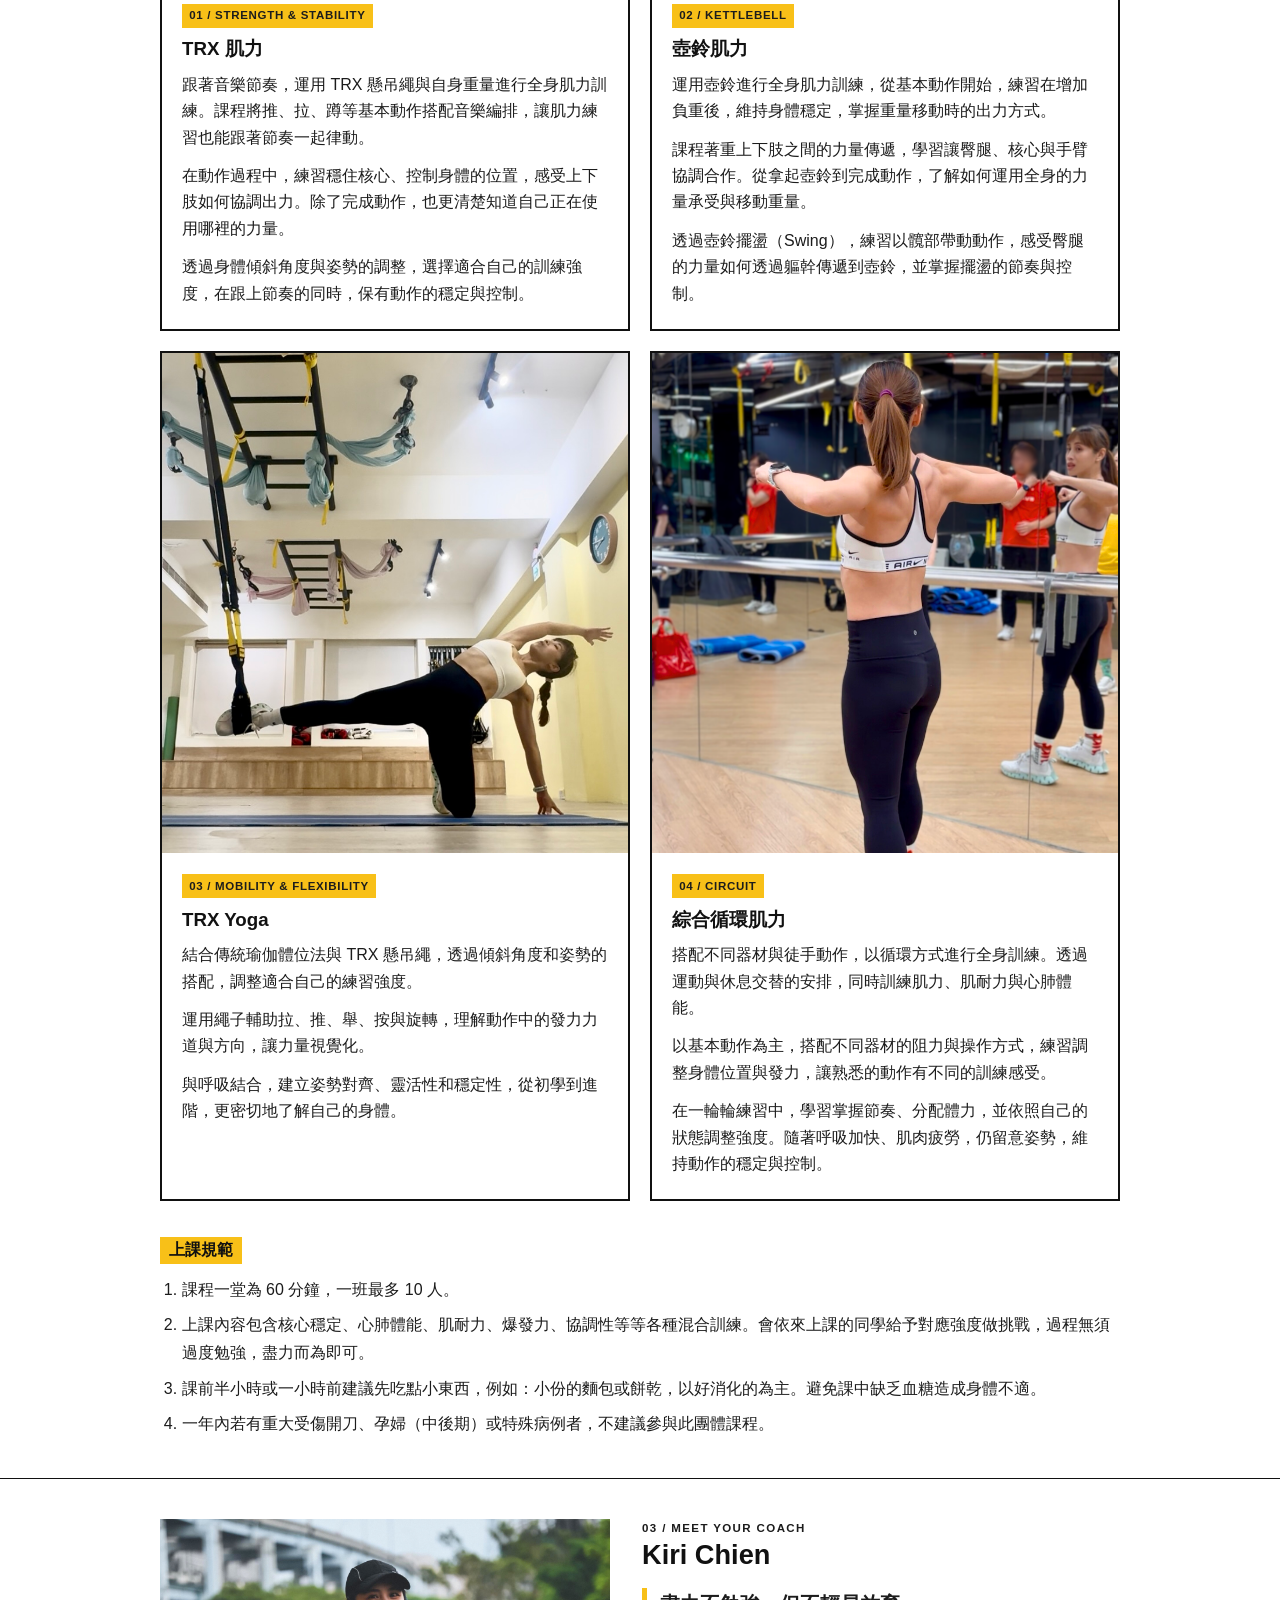
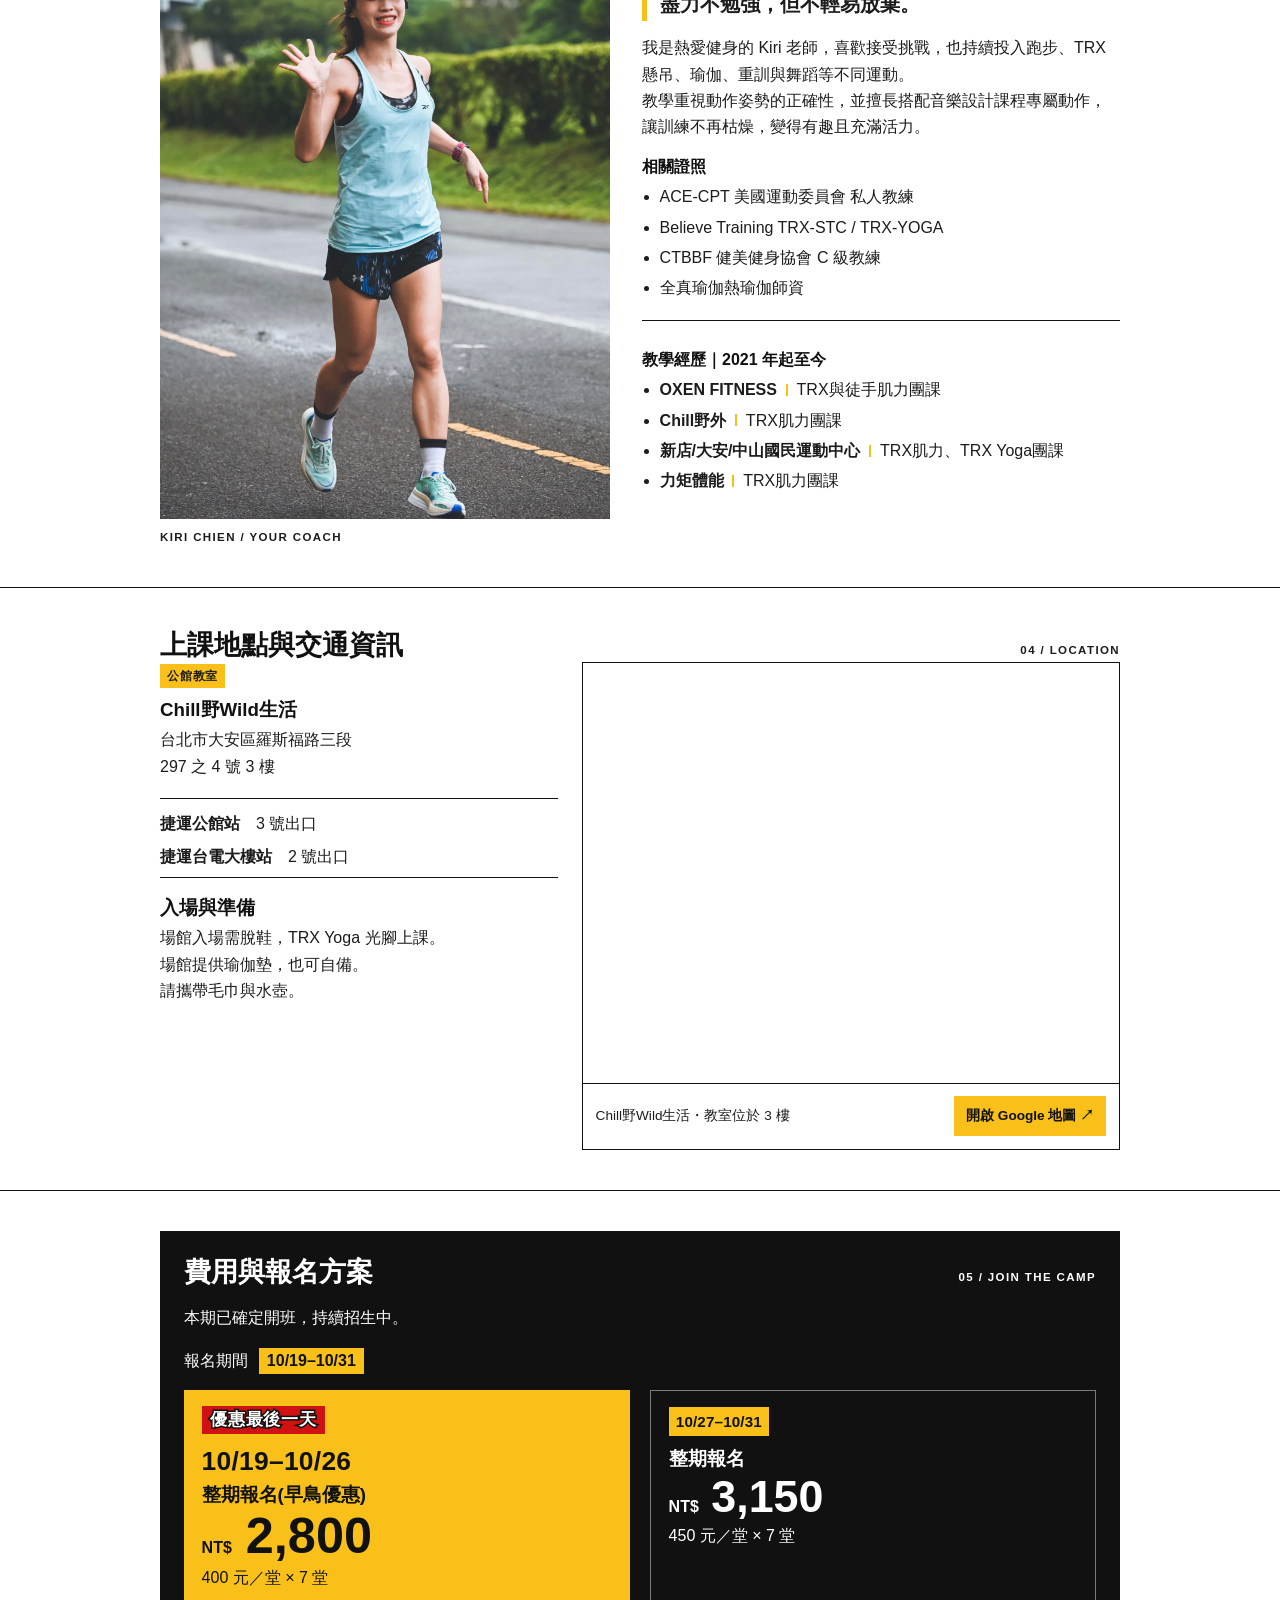
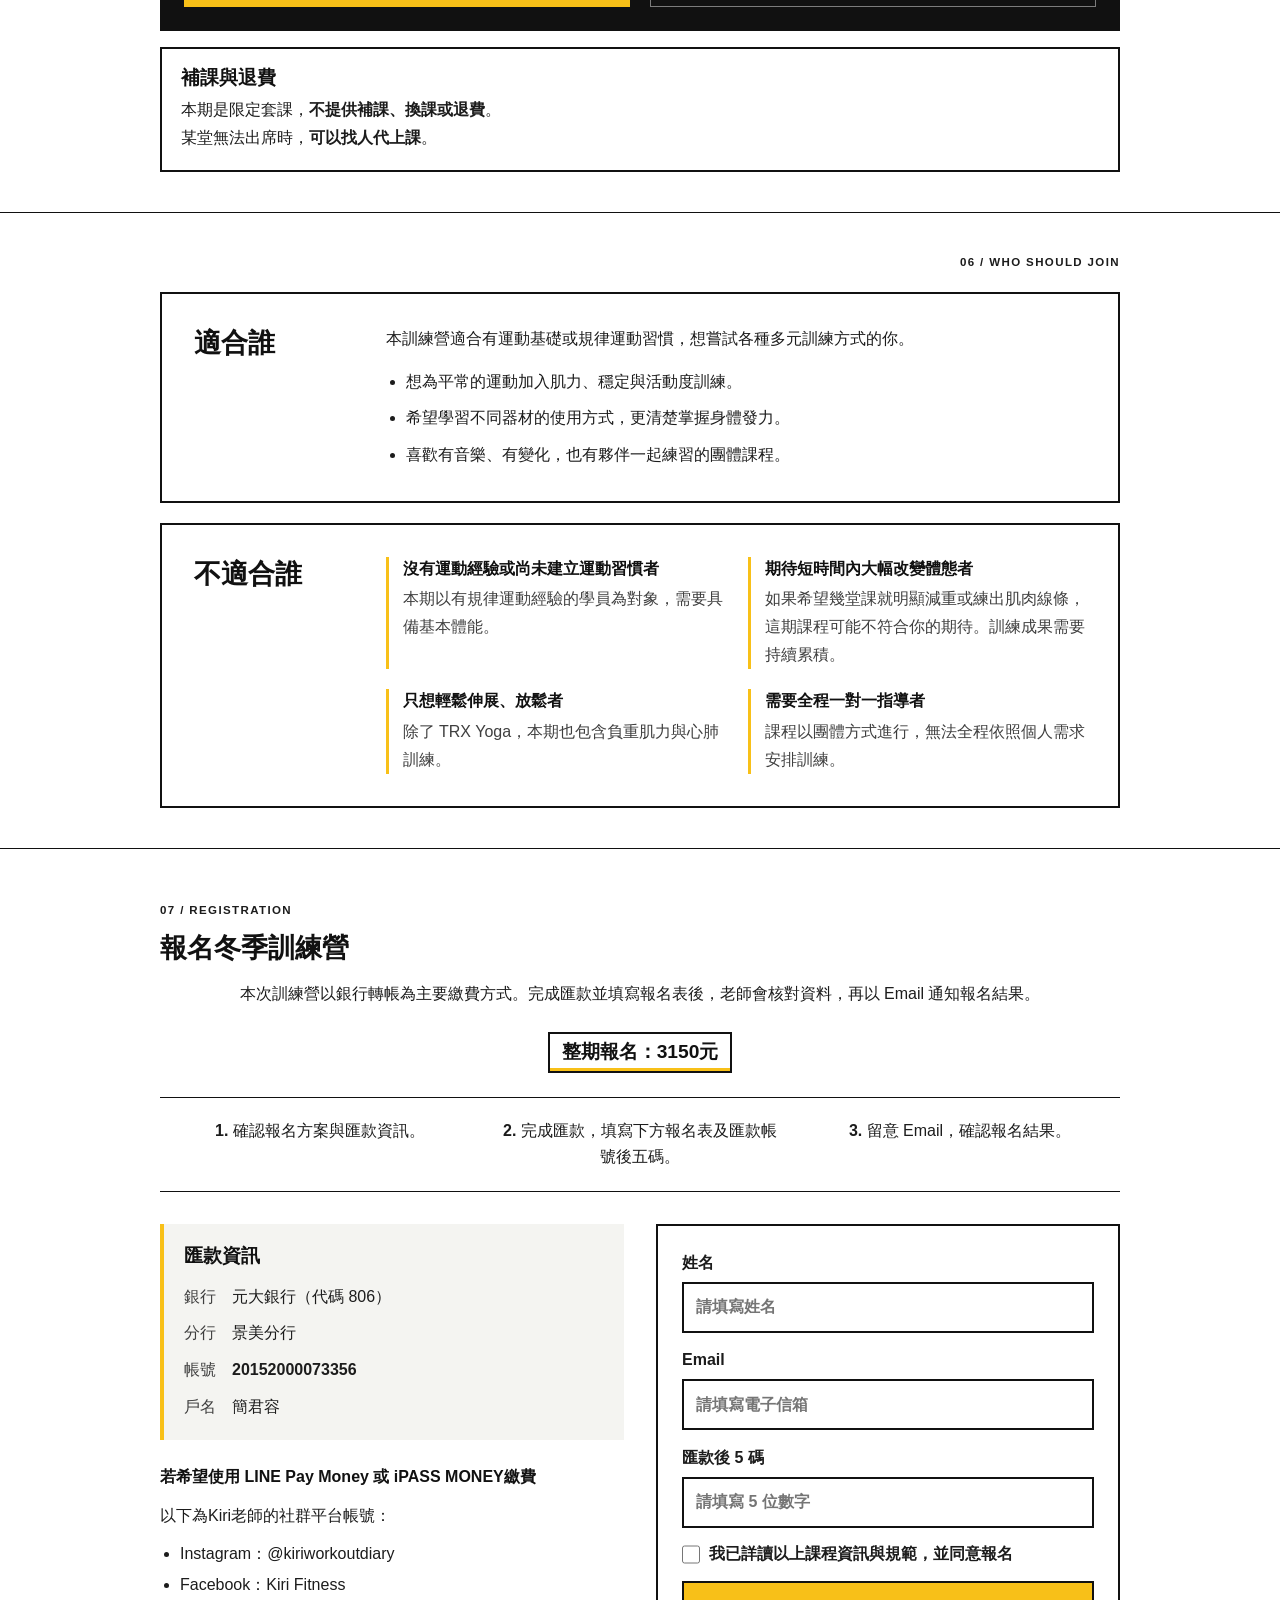
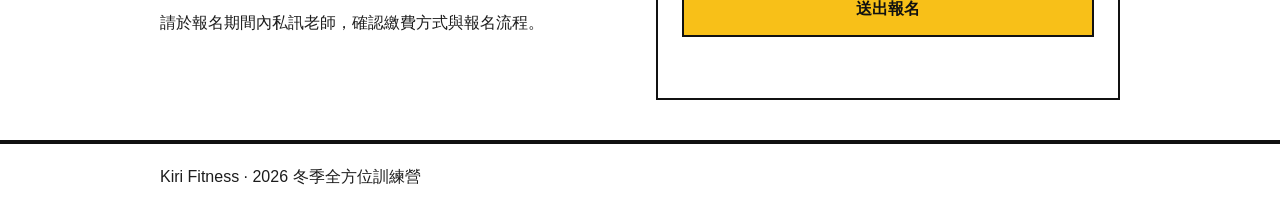
==== commit b47a90c5: "在報名步驟前標出現在要匯的金額，10/27 起自動改成 3150。 Co-authored-by: Cursor <cursoragent@cursor.com>" ====
--- a/index.html
+++ b/index.html
@@ -336,6 +336,7 @@
             <p class="eyebrow">07 / REGISTRATION</p>
             <h2>報名冬季訓練營</h2>
             <p>本次訓練營以銀行轉帳為主要繳費方式。完成匯款並填寫報名表後，老師會核對資料，再以 Email 通知報名結果。</p>
+            <p class="current-fee" data-current-fee><span data-fee-label>現在報名為早鳥優惠方案：</span><strong data-fee-amount>2800</strong><span class="fee-unit">元</span></p>
             <ol class="steps">
               <li>確認報名方案與匯款資訊。</li>
               <li>完成匯款，填寫下方報名表及匯款帳號後五碼。</li>
--- a/css/camp.css
+++ b/css/camp.css
@@ -860,19 +860,60 @@
   line-height: 2;
 }
 
-.signup-copy > p:not(.eyebrow) {
-  max-width: 48rem;
-  margin: 0;
+.signup-copy > p:not(.eyebrow):not(.current-fee) {
+  max-width: none;
+  margin: 0;
+  text-align: center;
+}
+
+.signup-copy > p.current-fee {
+  position: relative;
+  display: block;
+  width: fit-content;
+  max-width: 100%;
+  margin: 1.5rem auto 0;
+  padding: calc(0.45rem - 2px) calc(0.85rem - 2px);
+  background: var(--white);
+  color: var(--black);
+  border: 2px solid var(--black);
+  text-align: center;
+  font-size: 1.2rem;
+  font-weight: 800;
+  line-height: 1.4;
+}
+
+.signup-copy .current-fee::after {
+  content: "";
+  position: absolute;
+  right: 0;
+  bottom: 0;
+  left: 0;
+  height: 0.2rem;
+  background: var(--yellow);
+}
+
+.signup-copy .current-fee strong,
+.signup-copy .current-fee .fee-unit {
+  margin: 0;
+  padding: 0;
+  background: none;
+  color: inherit;
+  font-size: inherit;
+  font-weight: inherit;
+  line-height: inherit;
+  vertical-align: baseline;
 }
 
 .signup-copy .steps {
   display: grid;
   gap: 0.75rem 2.5rem;
   margin: 1.5rem 0 2rem;
-  padding: 1.25rem 1.25rem 1.25rem 2.5rem;
+  padding: 1.25rem;
   border-top: 1px solid var(--black);
   border-bottom: 1px solid var(--black);
   line-height: 1.65;
+  text-align: center;
+  list-style-position: inside;
 }
 
 .signup-copy .steps li::marker {
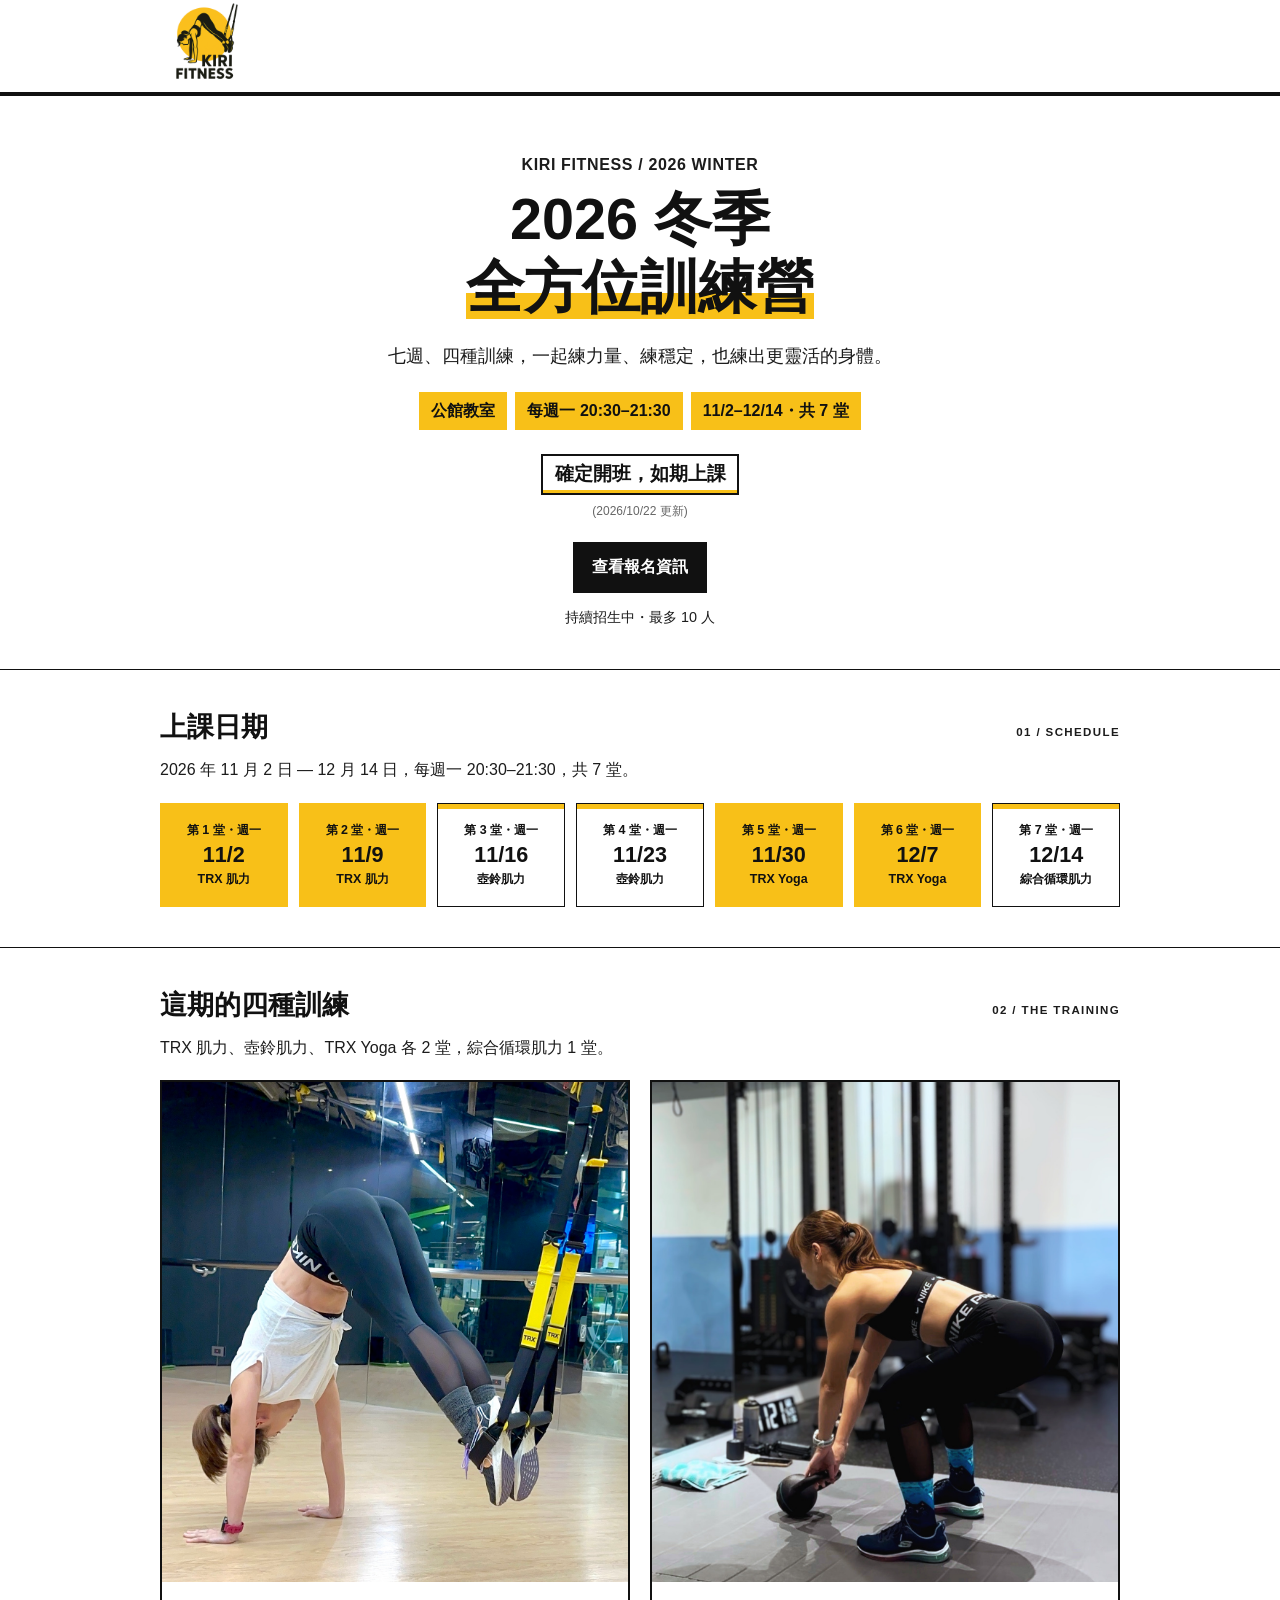
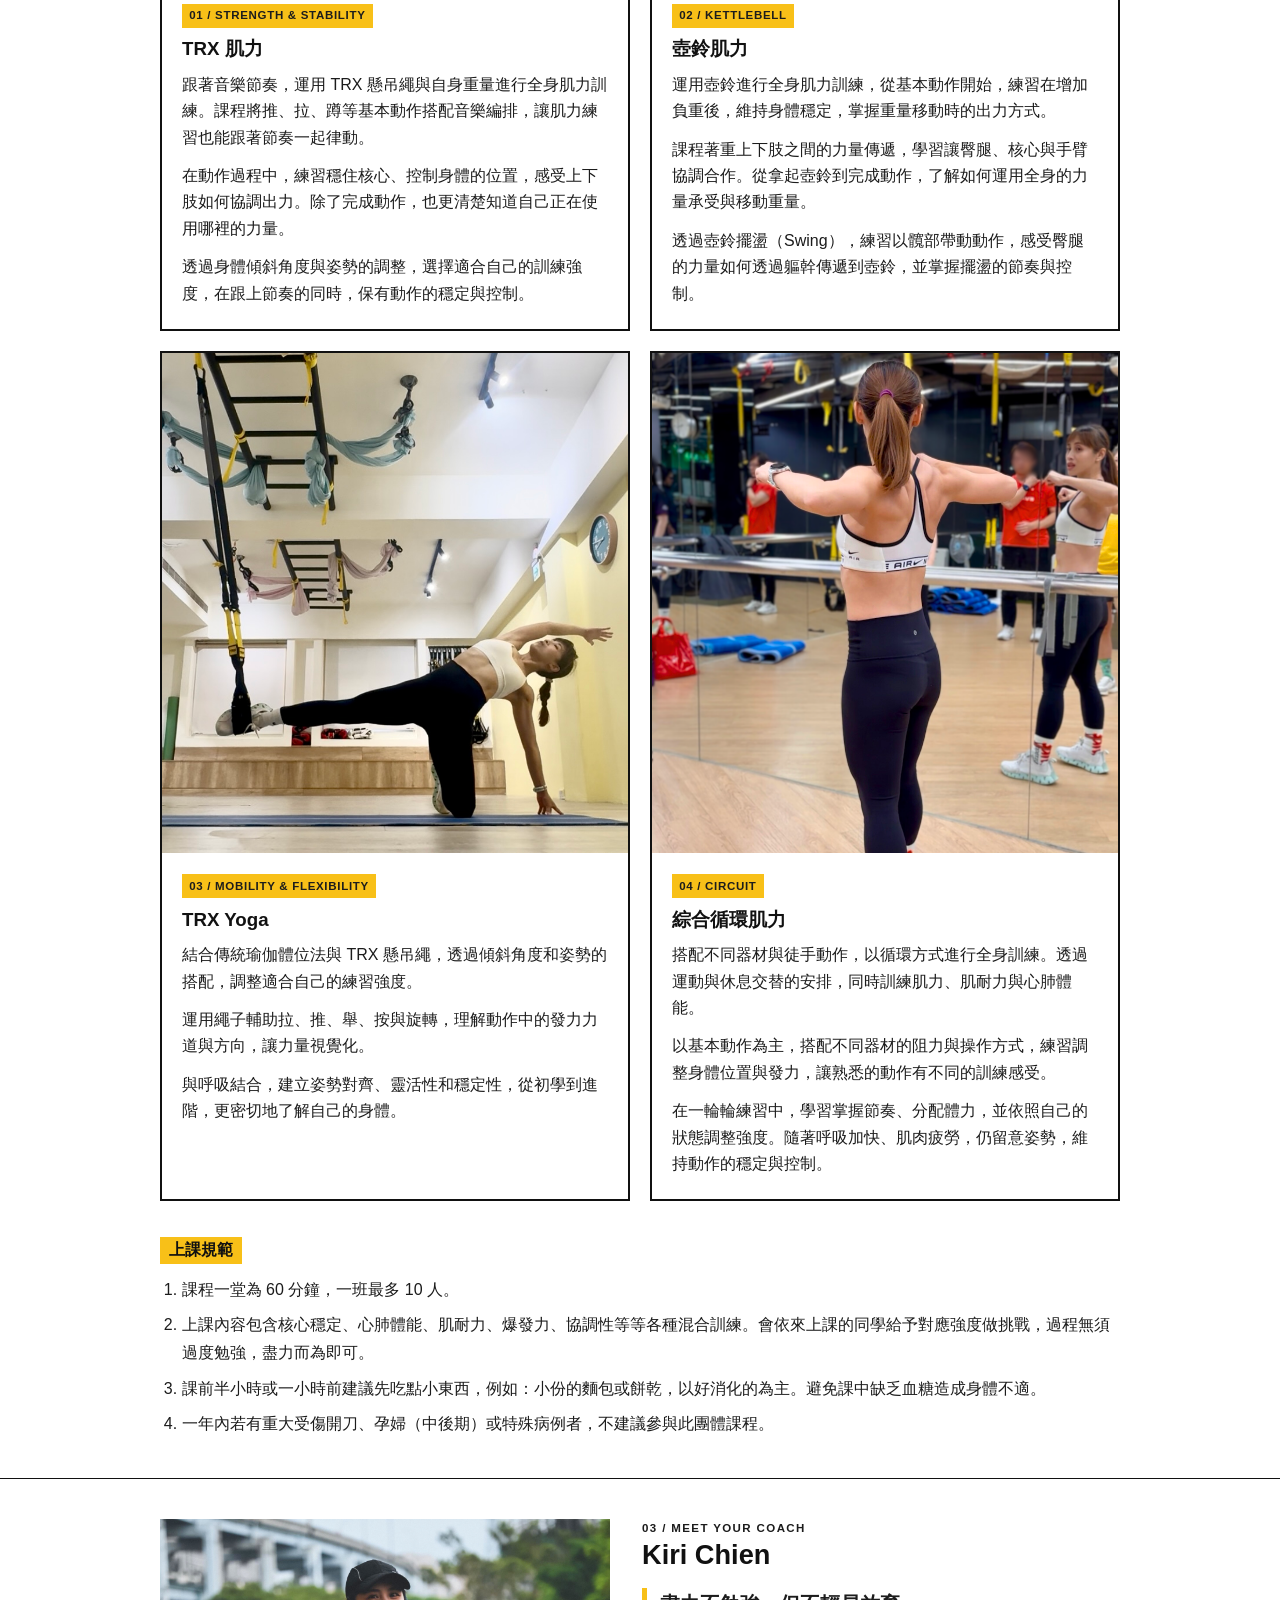
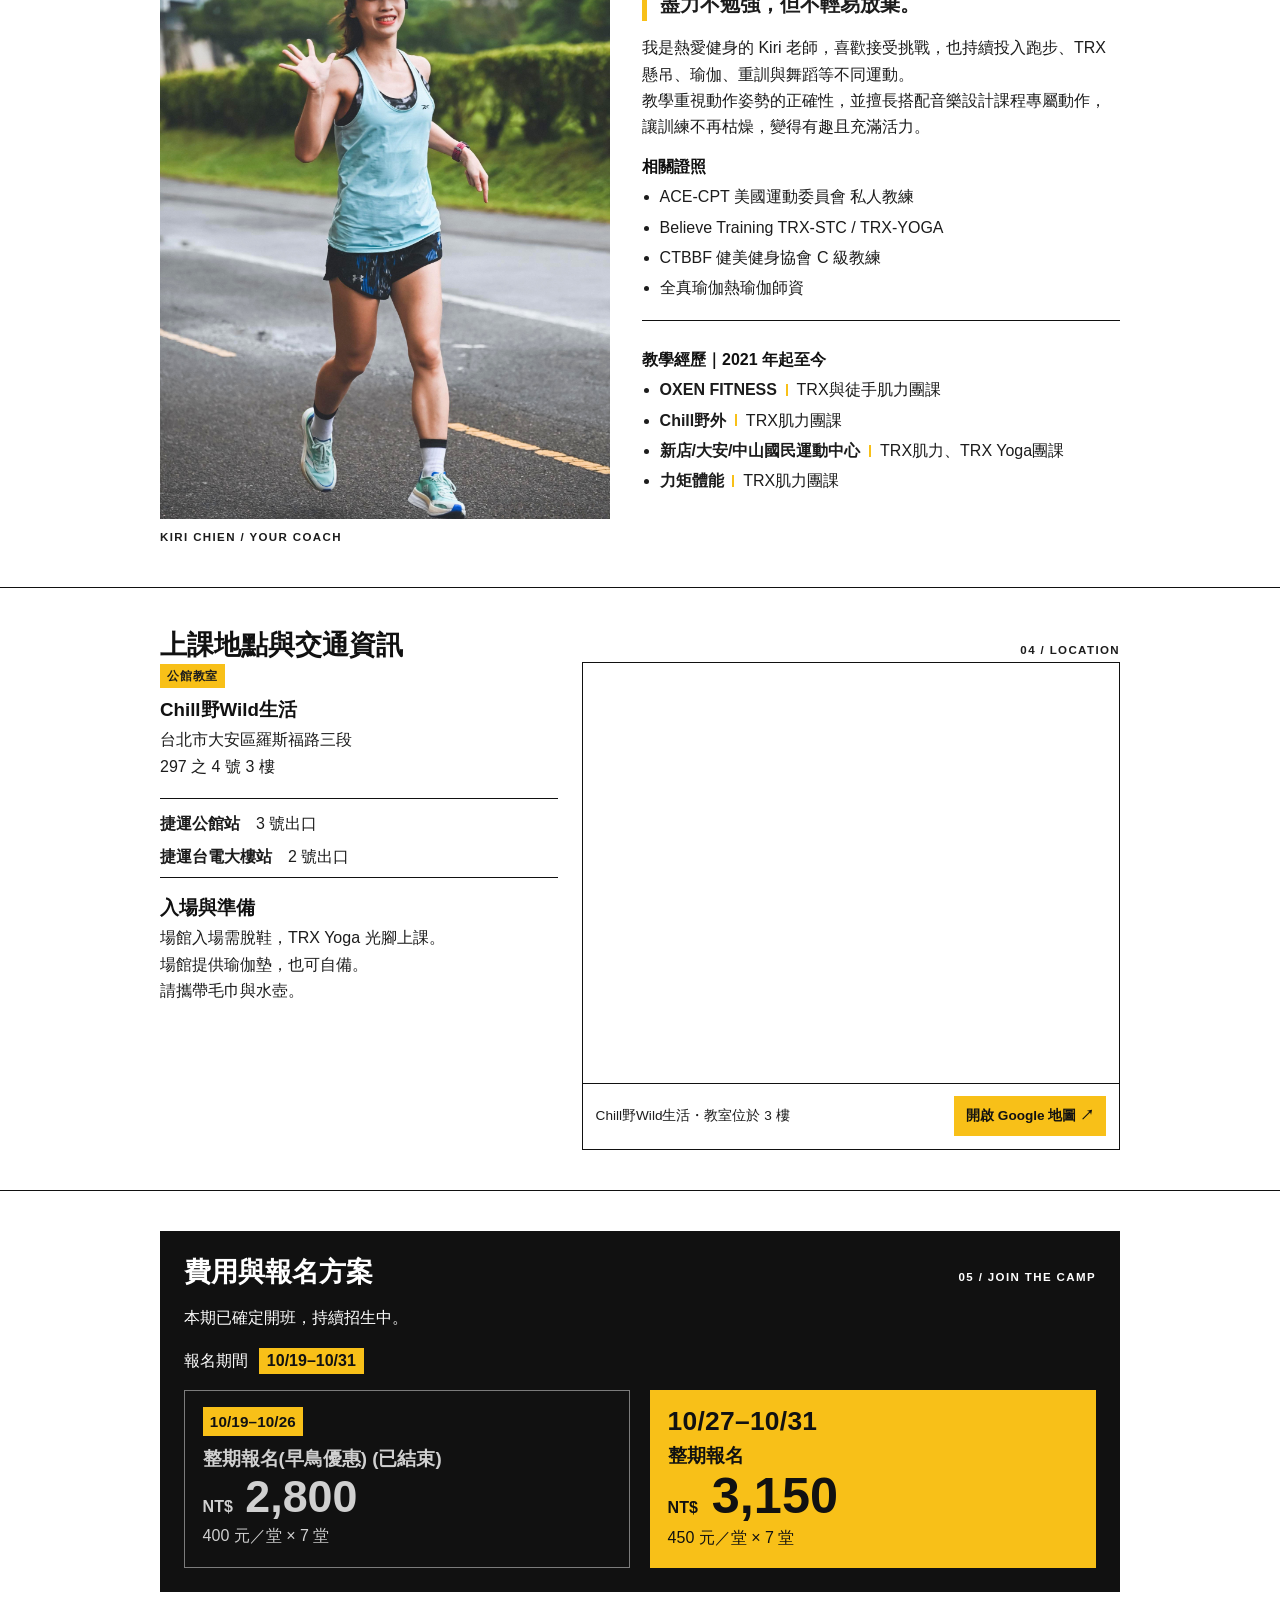
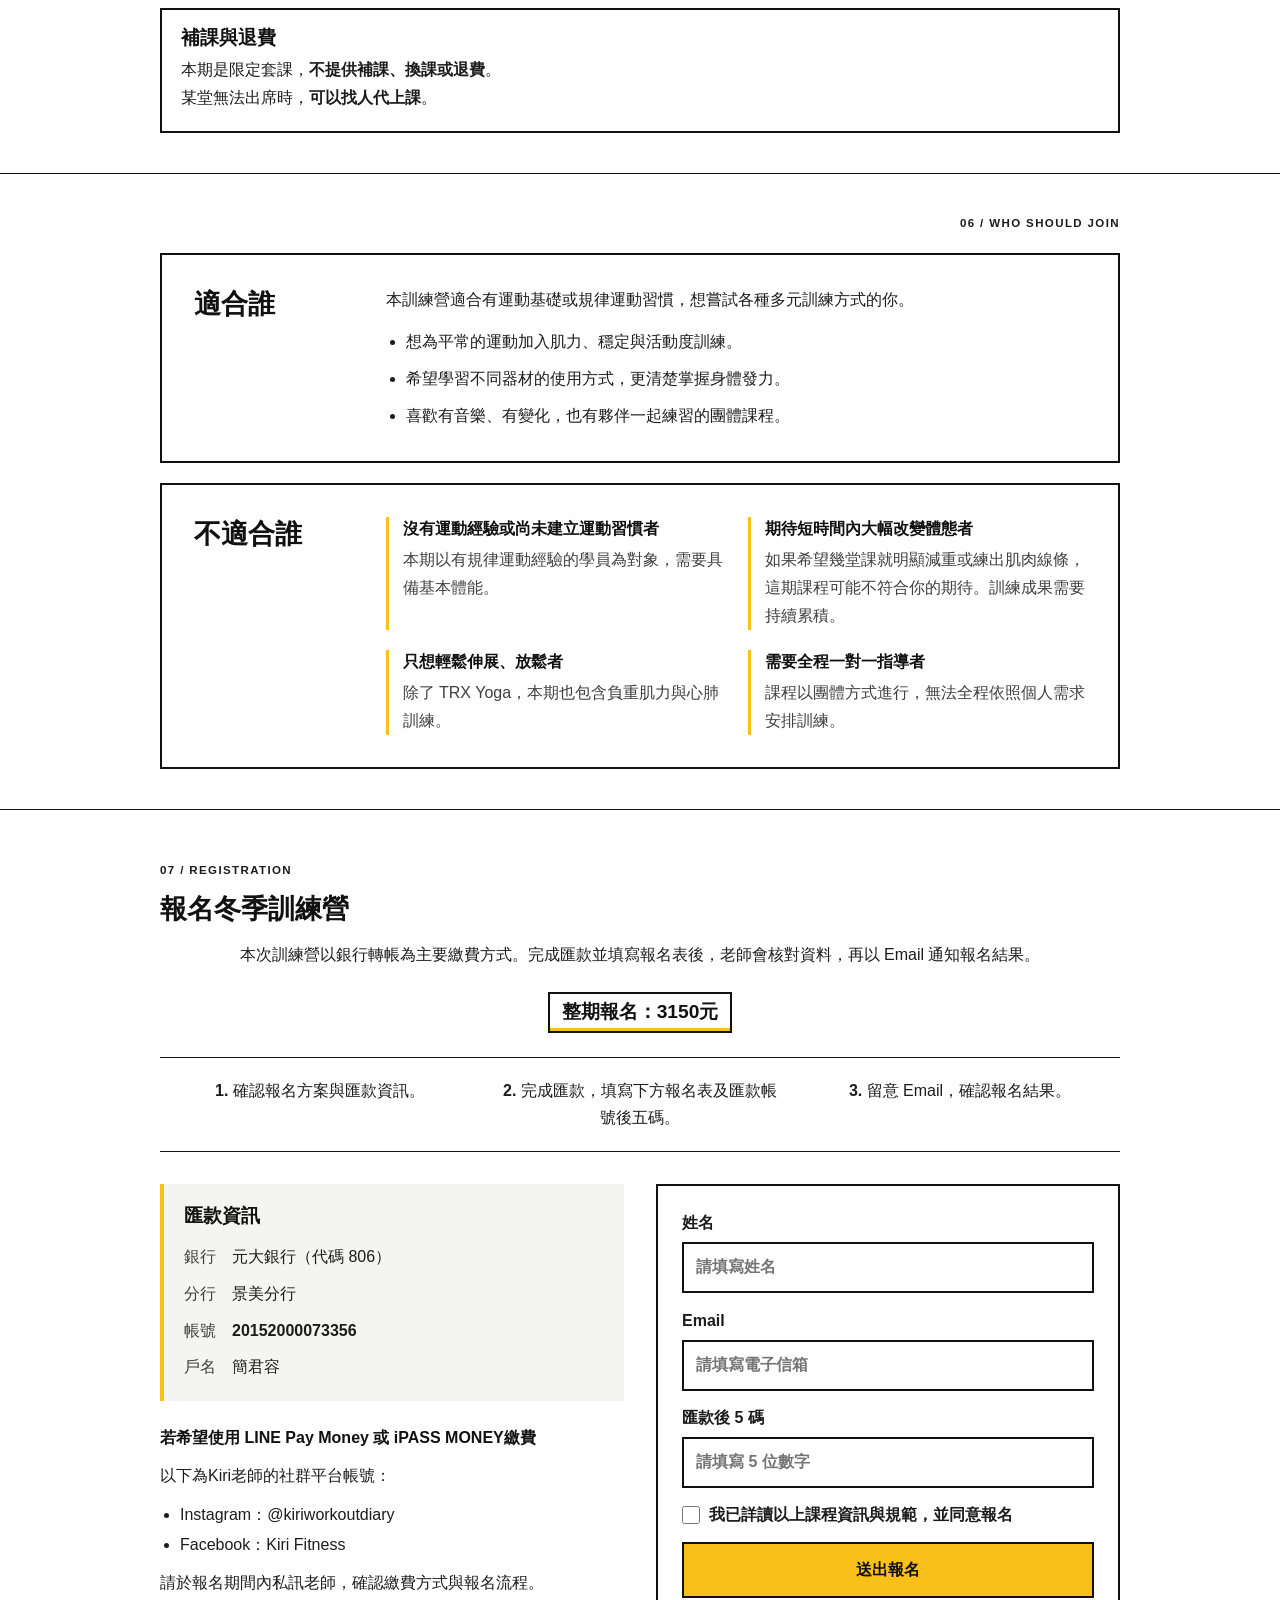
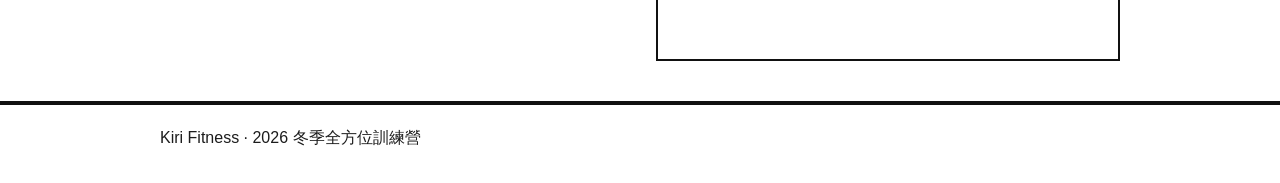
==== commit 041f329a: "早鳥已結束，把目前的整期報名改成黃底重點。 Co-authored-by: Cursor <cursoragent@cursor.com>" ====
--- a/index.html
+++ b/index.html
@@ -33,7 +33,7 @@
       content="https://kirichien.github.io/KiriFitnessWebsite/Photos/Portrait/IMG_6720.png"
     />
     <link rel="icon" href="KiriFitnessLogo_20250401(whitebg).png" type="image/png" />
-    <link rel="stylesheet" href="css/camp.css" />
+    <link rel="stylesheet" href="css/camp.css?v=20261026-fee" />
   </head>
   <body>
     <header class="site-header">
@@ -266,9 +266,8 @@
           <p class="signup-window">報名期間 <span class="date-mark"><time datetime="2026-10-19">10/19</time>–<time datetime="2026-10-31">10/31</time></span></p>
           <div class="price-grid">
             <article class="price-card price-card-early">
-              <p class="early-last-day">優惠最後一天</p>
               <p class="price-when"><time datetime="2026-10-19">10/19</time>–<time datetime="2026-10-26">10/26</time></p>
-              <h3>整期報名(早鳥優惠)</h3>
+              <h3>整期報名(早鳥優惠) (已結束)</h3>
               <p class="amount"><small>NT$</small> 2,800</p>
               <p>400 元／堂 × 7 堂</p>
             </article>
@@ -414,6 +413,6 @@
       </div>
     </footer>
     <script src="js/signup-config.js"></script>
-    <script src="js/signup.js"></script>
+    <script src="js/signup.js?v=20261026-fee"></script>
   </body>
 </html>
--- a/css/camp.css
+++ b/css/camp.css
@@ -226,21 +226,36 @@
   letter-spacing: 0.01em;
 }
 
-.price-card-early .early-last-day {
+.price-card-early {
+  background: transparent;
+  border: 1px solid rgba(255, 255, 255, 0.45);
+}
+
+.price-card-early h3,
+.price-card-early p {
+  color: #d0d0d0;
+}
+
+.price-card-early .price-when {
   display: inline-block;
   margin: 0 0 0.7rem;
-  background: #d01212;
-  color: #fff;
-  font-size: 1.05rem;
-  font-weight: 800;
-  line-height: 1.35;
-  letter-spacing: 0.04em;
-  padding: 0.18rem 0.55rem;
-  -webkit-text-stroke: 3px #111;
-  paint-order: stroke fill;
-}
-
-.price-card-early .price-when {
+  background: var(--yellow);
+  color: var(--black);
+  font-size: 0.95rem;
+  padding: 0.12rem 0.45rem;
+}
+
+.price-card-regular {
+  background: var(--yellow);
+  border: 0;
+}
+
+.price-card-regular h3,
+.price-card-regular p {
+  color: var(--black);
+}
+
+.price-card-regular .price-when {
   display: block;
   margin: 0 0 0.45rem;
   padding: 0;
@@ -251,27 +266,8 @@
   text-align: left;
 }
 
-.price-card-early .amount {
+.price-card-regular .amount {
   font-size: clamp(2.35rem, 4.6vw, 3.15rem);
-}
-
-.price-card-regular {
-  background: transparent;
-  border: 1px solid rgba(255, 255, 255, 0.45);
-}
-
-.price-card-regular h3,
-.price-card-regular p {
-  color: var(--white);
-}
-
-.price-card-regular .price-when {
-  display: inline-block;
-  margin: 0 0 0.7rem;
-  background: var(--yellow);
-  color: var(--black);
-  font-size: 0.95rem;
-  padding: 0.12rem 0.45rem;
 }
 
 .amount {
